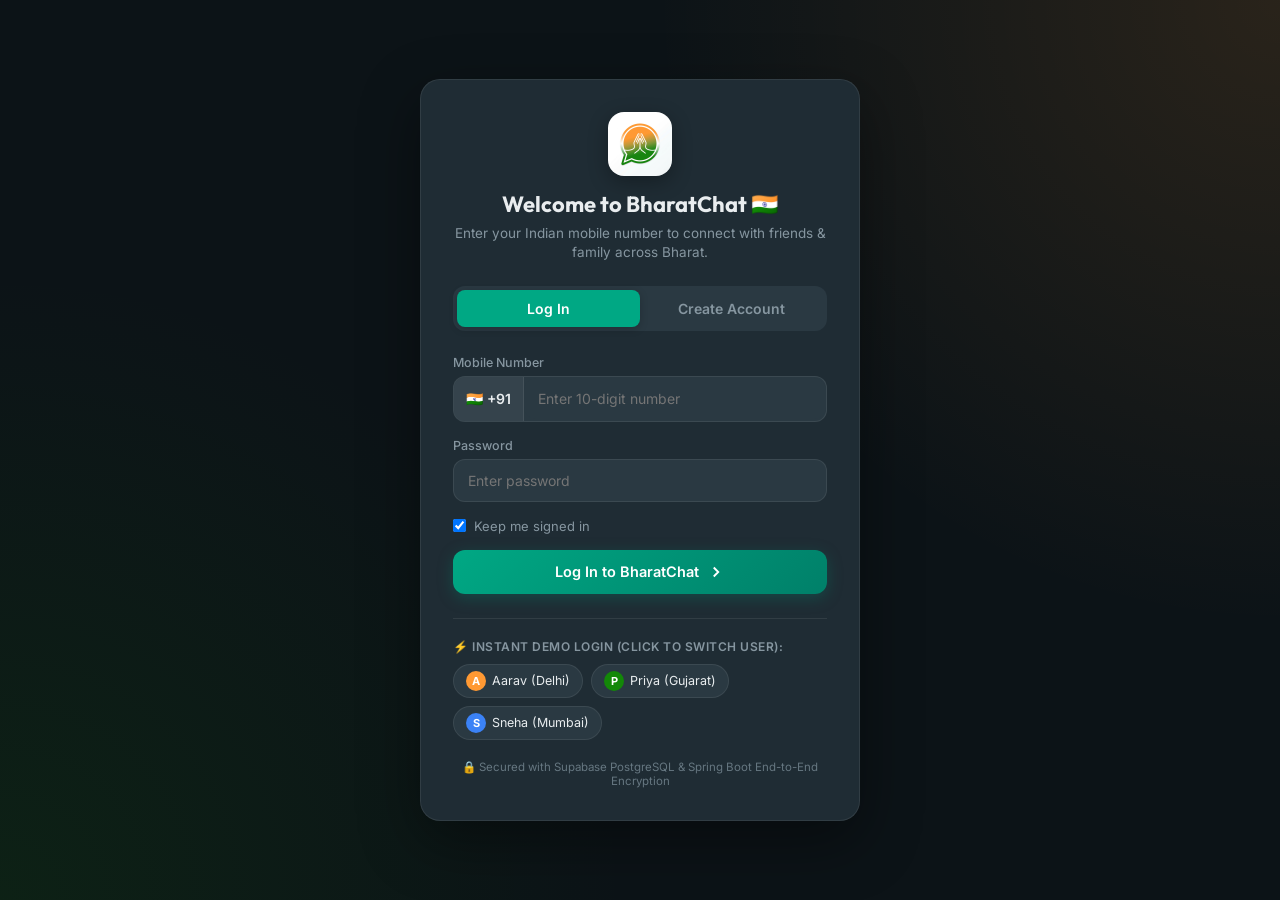
==== webapp/index.html @ dc9b4daf "BharatChat 🇮🇳: Complete Full-Stack WhatsApp Clone with Mobile App, Supabase, Spring Boot, WebRTC Cal" ====
<!DOCTYPE html>
<html lang="en">
<head>
    <meta charset="UTF-8">
    <meta name="viewport" content="width=device-width, initial-scale=1.0, maximum-scale=1.0, user-scalable=no">
    <title>BharatChat — India Ka Apna Messenger 🇮🇳</title>
    <meta name="description" content="BharatChat — India's own real-time messaging, voice, and video calling app. End-to-end encrypted, built for Bharat.">
    <link rel="icon" href="assets/logo.jpg" type="image/jpeg">
    <link rel="manifest" href="manifest.json">
    <meta name="theme-color" content="#008069">
    <link rel="preconnect" href="https://fonts.googleapis.com">
    <link rel="preconnect" href="https://fonts.gstatic.com" crossorigin>
    <link href="https://fonts.googleapis.com/css2?family=Outfit:wght@300;400;500;600;700;800&family=Inter:wght@300;400;500;600;700&display=swap" rel="stylesheet">
    <link rel="stylesheet" href="styles.css">
</head>
<body class="dark-theme">

    <!-- Splash Screen -->
    <div id="splashScreen" class="splash-screen">
        <div class="splash-content">
            <div class="splash-logo-wrap">
                <img src="assets/logo.jpg" alt="BharatChat" class="splash-logo">
                <div class="tiranga-glow"></div>
            </div>
            <h1 class="splash-title">BharatChat 🇮🇳</h1>
            <p class="splash-subtitle">India Ka Apna Messenger</p>
            <div class="splash-loader">
                <div class="splash-loader-bar"></div>
            </div>
            <p class="splash-encryption">
                <svg width="14" height="14" viewBox="0 0 24 24" fill="currentColor"><path d="M18 8h-1V6c0-2.76-2.24-5-5-5S7 3.24 7 6v2H6c-1.1 0-2 .9-2 2v10c0 1.1.9 2 2 2h12c1.1 0 2-.9 2-2V10c0-1.1-.9-2-2-2zm-6 9c-1.1 0-2-.9-2-2s.9-2 2-2 2 .9 2 2-.9 2-2 2zm3.1-9H8.9V6c0-1.71 1.39-3.1 3.1-3.1 1.71 0 3.1 1.39 3.1 3.1v2z"/></svg>
                End-to-end encrypted
            </p>
        </div>
    </div>

    <!-- Auth Screen (Mobile Registration & Login) -->
    <div id="authScreen" class="auth-screen" style="display:none;">
        <div class="auth-card">
            <div class="auth-header">
                <img src="assets/logo.jpg" alt="BharatChat" class="auth-logo">
                <h2>Welcome to BharatChat 🇮🇳</h2>
                <p>Enter your Indian mobile number to connect with friends & family across Bharat.</p>
            </div>

            <!-- Auth Tabs -->
            <div class="auth-tabs">
                <button class="auth-tab-btn active" id="tabLoginBtn" type="button">Log In</button>
                <button class="auth-tab-btn" id="tabRegisterBtn" type="button">Create Account</button>
            </div>

            <!-- Login Form -->
            <form id="loginForm" class="auth-form">
                <div class="form-group">
                    <label>Mobile Number</label>
                    <div class="phone-input-wrap">
                        <span class="country-badge">🇮🇳 +91</span>
                        <input type="tel" id="loginPhone" placeholder="Enter 10-digit number" maxlength="10" required>
                    </div>
                </div>
                <div class="form-group">
                    <label>Password</label>
                    <input type="password" id="loginPassword" placeholder="Enter password" required>
                </div>
                <div class="form-row">
                    <label class="checkbox-label">
                        <input type="checkbox" id="rememberMe" checked> Keep me signed in
                    </label>
                </div>
                <button type="submit" class="btn-primary auth-submit-btn" id="btnLoginSubmit">
                    <span>Log In to BharatChat</span>
                    <svg width="18" height="18" viewBox="0 0 24 24" fill="none" stroke="currentColor" stroke-width="2.5"><polyline points="9 18 15 12 9 6"/></svg>
                </button>
            </form>

            <!-- Register Form -->
            <form id="registerForm" class="auth-form" style="display:none;">
                <div class="form-group">
                    <label>Your Full Name</label>
                    <input type="text" id="regName" placeholder="e.g. Soham Prajapati" required>
                </div>
                <div class="form-group">
                    <label>Indian Mobile Number</label>
                    <div class="phone-input-wrap">
                        <span class="country-badge">🇮🇳 +91</span>
                        <input type="tel" id="regPhone" placeholder="10-digit mobile number" maxlength="10" required>
                    </div>
                </div>
                <div class="form-group">
                    <label>Password</label>
                    <input type="password" id="regPassword" placeholder="Create a password" required>
                </div>
                <div class="form-group">
                    <label>About Status</label>
                    <input type="text" id="regAbout" value="At BharatChat 🇮🇳 India Ka Apna Messenger">
                </div>
                <button type="submit" class="btn-primary auth-submit-btn" id="btnRegisterSubmit">
                    <span>Register & Start Chatting</span>
                    <svg width="18" height="18" viewBox="0 0 24 24" fill="none" stroke="currentColor" stroke-width="2.5"><polyline points="9 18 15 12 9 6"/></svg>
                </button>
            </form>

            <!-- Quick Demo Login Buttons -->
            <div class="quick-demo-login">
                <p class="quick-demo-title">⚡ Instant Demo Login (Click to switch user):</p>
                <div class="demo-user-chips">
                    <button class="demo-chip" type="button" data-phone="9876543210" data-name="Aarav Sharma" data-avatar="A">
                        <span class="chip-avatar" style="background:#FF9933">A</span> Aarav (Delhi)
                    </button>
                    <button class="demo-chip" type="button" data-phone="9825012345" data-name="Priya Patel" data-avatar="P">
                        <span class="chip-avatar" style="background:#138808">P</span> Priya (Gujarat)
                    </button>
                    <button class="demo-chip" type="button" data-phone="9811122334" data-name="Sneha Verma" data-avatar="S">
                        <span class="chip-avatar" style="background:#3b82f6">S</span> Sneha (Mumbai)
                    </button>
                </div>
            </div>
            
            <div class="auth-security-note">
                🔒 Secured with Supabase PostgreSQL & Spring Boot End-to-End Encryption
            </div>
        </div>
    </div>

    <!-- Main App Container -->
    <div id="app" class="app" style="display:none;">

        <!-- App Nav Rail (Desktop WhatsApp style) / Mobile Bottom Bar -->
        <nav class="app-nav-rail" id="appNavRail">
            <div class="nav-rail-top">
                <button class="rail-btn active" id="railChatsBtn" title="Chats" data-view="chats">
                    <svg width="24" height="24" viewBox="0 0 24 24" fill="none" stroke="currentColor" stroke-width="2"><path d="M21 15a2 2 0 0 1-2 2H7l-4 4V5a2 2 0 0 1 2-2h14a2 2 0 0 1 2 2z"/></svg>
                    <span class="rail-label">Chats</span>
                    <span class="rail-badge" id="railChatBadge" style="display:none;">0</span>
                </button>
                <button class="rail-btn" id="railStatusBtn" title="Status" data-view="status">
                    <svg width="24" height="24" viewBox="0 0 24 24" fill="none" stroke="currentColor" stroke-width="2"><circle cx="12" cy="12" r="10"/><polyline points="12 6 12 12 16 14"/></svg>
                    <span class="rail-label">Status</span>
                    <span class="rail-dot" id="statusDot"></span>
                </button>
                <button class="rail-btn" id="railCallsBtn" title="Calls" data-view="calls">
                    <svg width="24" height="24" viewBox="0 0 24 24" fill="none" stroke="currentColor" stroke-width="2"><path d="M22 16.92v3a2 2 0 0 1-2.18 2 19.79 19.79 0 0 1-8.63-3.07 19.5 19.5 0 0 1-6-6 19.79 19.79 0 0 1-3.07-8.67A2 2 0 0 1 4.11 2h3a2 2 0 0 1 2 1.72c.127.96.361 1.903.7 2.81a2 2 0 0 1-.45 2.11L8.09 9.91a16 16 0 0 0 6 6l1.27-1.27a2 2 0 0 1 2.11-.45c.907.339 1.85.573 2.81.7A2 2 0 0 1 22 16.92z"/></svg>
                    <span class="rail-label">Calls</span>
                </button>
            </div>
            <div class="nav-rail-bottom">
                <button class="rail-btn" id="railSettingsBtn" title="Settings" data-view="settings">
                    <svg width="24" height="24" viewBox="0 0 24 24" fill="none" stroke="currentColor" stroke-width="2"><circle cx="12" cy="12" r="3"/><path d="M19.4 15a1.65 1.65 0 0 0 .33 1.82l.06.06a2 2 0 0 1 0 2.83 2 2 0 0 1-2.83 0l-.06-.06a1.65 1.65 0 0 0-1.82-.33 1.65 1.65 0 0 0-1 1.51V21a2 2 0 0 1-2 2 2 2 0 0 1-2-2v-.09A1.65 1.65 0 0 0 9 19.4a1.65 1.65 0 0 0-1.82.33l-.06.06a2 2 0 0 1-2.83 0 2 2 0 0 1 0-2.83l.06-.06a1.65 1.65 0 0 0 .33-1.82 1.65 1.65 0 0 0-1.51-1H3a2 2 0 0 1-2-2 2 2 0 0 1 2-2h.09A1.65 1.65 0 0 0 4.6 9a1.65 1.65 0 0 0-.33-1.82l-.06-.06a2 2 0 0 1 0-2.83 2 2 0 0 1 2.83 0l.06.06a1.65 1.65 0 0 0 1.82.33H9a1.65 1.65 0 0 0 1-1.51V3a2 2 0 0 1 2-2 2 2 0 0 1 2 2v.09a1.65 1.65 0 0 0 1 1.51 1.65 1.65 0 0 0 1.82-.33l.06-.06a2 2 0 0 1 2.83 0 2 2 0 0 1 0 2.83l-.06.06a1.65 1.65 0 0 0-.33 1.82V9a1.65 1.65 0 0 0 1.51 1H21a2 2 0 0 1 2 2 2 2 0 0 1-2 2h-.09a1.65 1.65 0 0 0-1.51 1z"/></svg>
                    <span class="rail-label">Settings</span>
                </button>
                <div class="rail-user-avatar" id="railUserAvatar" title="Your Profile">
                    <span id="railUserInitials">S</span>
                </div>
            </div>
        </nav>

        <!-- Sidebar (Panels: Chats / Status / Calls / Settings) -->
        <aside class="sidebar" id="sidebar">

            <!-- ================= CHATS VIEW ================= -->
            <div class="sidebar-panel active" id="panelChats">
                <!-- Sidebar Header -->
                <div class="sidebar-header">
                    <div class="sidebar-title-area">
                        <h2>Chats</h2>
                        <span class="sidebar-badge-india">🇮🇳 Bharat</span>
                    </div>
                    <div class="sidebar-actions">
                        <button class="icon-btn" id="btnHeaderNewChat" title="New Chat (Find BharatChat Users)">
                            <svg width="20" height="20" viewBox="0 0 24 24" fill="none" stroke="currentColor" stroke-width="2"><path d="M21 15a2 2 0 0 1-2 2H7l-4 4V5a2 2 0 0 1 2-2h14a2 2 0 0 1 2 2z"/><line x1="12" y1="8" x2="12" y2="14"/><line x1="9" y1="11" x2="15" y2="11"/></svg>
                        </button>
                        <button class="icon-btn" id="btnMenu" title="Menu">
                            <svg width="20" height="20" viewBox="0 0 24 24" fill="none" stroke="currentColor" stroke-width="2"><circle cx="12" cy="5" r="1.5"/><circle cx="12" cy="12" r="1.5"/><circle cx="12" cy="19" r="1.5"/></svg>
                        </button>
                    </div>
                </div>

                <!-- Search -->
                <div class="search-container">
                    <div class="search-box">
                        <svg class="search-icon" width="16" height="16" viewBox="0 0 24 24" fill="none" stroke="currentColor" stroke-width="2"><circle cx="11" cy="11" r="8"/><line x1="21" y1="21" x2="16.65" y2="16.65"/></svg>
                        <input type="text" id="searchInput" class="search-input" placeholder="Search chats or mobile number...">
                    </div>
                    <button class="filter-btn" id="filterBtn" title="Filter unread">
                        <svg width="16" height="16" viewBox="0 0 24 24" fill="none" stroke="currentColor" stroke-width="2"><polygon points="22 3 2 3 10 12.46 10 19 14 21 14 12.46 22 3"/></svg>
                    </button>
                </div>

                <!-- Chat Filter Tabs -->
                <div class="chat-tabs">
                    <button class="chat-tab active" data-filter="all">All</button>
                    <button class="chat-tab" data-filter="unread">Unread</button>
                    <button class="chat-tab" data-filter="favorites">Favourites</button>
                    <button class="chat-tab" data-filter="groups">Groups</button>
                </div>

                <!-- Active Conversations List -->
                <div class="chat-list" id="chatList">
                    <!-- Conversations will be dynamically rendered here -->
                </div>

                <!-- Floating New Chat Button (Mobile & Desktop) -->
                <button class="fab-new-chat" id="fabNewChat" title="New Chat">
                    <svg width="24" height="24" viewBox="0 0 24 24" fill="none" stroke="currentColor" stroke-width="2.5"><path d="M21 15a2 2 0 0 1-2 2H7l-4 4V5a2 2 0 0 1 2-2h14a2 2 0 0 1 2 2z"/><line x1="12" y1="8" x2="12" y2="14"/><line x1="9" y1="11" x2="15" y2="11"/></svg>
                </button>
            </div>

            <!-- ================= STATUS VIEW ================= -->
            <div class="sidebar-panel" id="panelStatus" style="display:none;">
                <div class="sidebar-header">
                    <h2>Status</h2>
                    <button class="icon-btn" id="btnCreateStatus" title="Add status">
                        <svg width="20" height="20" viewBox="0 0 24 24" fill="none" stroke="currentColor" stroke-width="2"><line x1="12" y1="5" x2="12" y2="19"/><line x1="5" y1="12" x2="19" y2="12"/></svg>
                    </button>
                </div>
                <div class="status-panel-content">
                    <!-- My Status -->
                    <div class="status-item my-status-item" id="myStatusItem">
                        <div class="status-avatar-wrap">
                            <div class="avatar avatar-user" id="myStatusAvatar"><span>S</span></div>
                            <div class="status-add-badge">+</div>
                        </div>
                        <div class="status-text-info">
                            <div class="status-user-name">My Status</div>
                            <div class="status-time" id="myStatusTime">Tap to add status update</div>
                        </div>
                    </div>

                    <div class="status-section-title">RECENT UPDATES FROM BHARAT 🇮🇳</div>
                    <div class="status-list" id="statusList">
                        <!-- Dynamic India user status updates -->
                    </div>
                </div>
            </div>

            <!-- ================= CALLS VIEW ================= -->
            <div class="sidebar-panel" id="panelCalls" style="display:none;">
                <div class="sidebar-header">
                    <h2>Calls</h2>
                    <div class="sidebar-actions">
                        <button class="icon-btn" id="btnNewCall" title="New Call">
                            <svg width="20" height="20" viewBox="0 0 24 24" fill="none" stroke="currentColor" stroke-width="2"><path d="M22 16.92v3a2 2 0 0 1-2.18 2 19.79 19.79 0 0 1-8.63-3.07 19.5 19.5 0 0 1-6-6 19.79 19.79 0 0 1-3.07-8.67A2 2 0 0 1 4.11 2h3a2 2 0 0 1 2 1.72c.127.96.361 1.903.7 2.81a2 2 0 0 1-.45 2.11L8.09 9.91a16 16 0 0 0 6 6l1.27-1.27a2 2 0 0 1 2.11-.45c.907.339 1.85.573 2.81.7A2 2 0 0 1 22 16.92z"/><line x1="12" y1="2" x2="12" y2="8"/><line x1="9" y1="5" x2="15" y2="5"/></svg>
                        </button>
                    </div>
                </div>
                <div class="calls-panel-content">
                    <div class="call-log-list" id="callLogList">
                        <!-- Dynamic Voice/Video Call logs -->
                    </div>
                </div>
            </div>

            <!-- ================= SETTINGS VIEW (ALL WHATSAPP SETTINGS) ================= -->
            <div class="sidebar-panel" id="panelSettings" style="display:none;">
                <div class="sidebar-header">
                    <h2>Settings</h2>
                </div>
                <div class="settings-content">
                    <!-- Profile Card -->
                    <div class="settings-profile-card">
                        <div class="avatar avatar-user-large" id="settingsAvatar"><span>S</span></div>
                        <div class="settings-profile-info">
                            <h3 id="settingsName">Soham Prajapati</h3>
                            <p class="settings-phone" id="settingsPhone">+91 98765 43210</p>
                            <p class="settings-about" id="settingsAbout">At BharatChat 🇮🇳 India Ka Apna Messenger</p>
                        </div>
                        <button class="btn-edit-profile" id="btnEditProfile" title="Edit Profile">✏️</button>
                    </div>

                    <!-- Settings List -->
                    <div class="settings-group">
                        <div class="settings-item" id="settingTheme">
                            <div class="setting-icon">🌓</div>
                            <div class="setting-details">
                                <div class="setting-title">Appearance / Theme</div>
                                <div class="setting-sub" id="currentThemeLabel">Dark Mode</div>
                            </div>
                            <div class="setting-action">
                                <span class="arrow-indicator">›</span>
                            </div>
                        </div>

                        <div class="settings-item" id="settingWallpaper">
                            <div class="setting-icon">🎨</div>
                            <div class="setting-details">
                                <div class="setting-title">Chat Wallpaper</div>
                                <div class="setting-sub">Doodle pattern, solid colors</div>
                            </div>
                            <div class="setting-action"><span class="arrow-indicator">›</span></div>
                        </div>

                        <div class="settings-item" id="settingPrivacy">
                            <div class="setting-icon">🔒</div>
                            <div class="setting-details">
                                <div class="setting-title">Privacy & Security</div>
                                <div class="setting-sub">Last seen, profile photo, read receipts (blue ticks)</div>
                            </div>
                            <div class="setting-action"><span class="arrow-indicator">›</span></div>
                        </div>

                        <div class="settings-item" id="settingNotifications">
                            <div class="setting-icon">🔔</div>
                            <div class="setting-details">
                                <div class="setting-title">Notifications & Tones</div>
                                <div class="setting-sub">Message tones, call alerts</div>
                            </div>
                            <div class="setting-action"><span class="arrow-indicator">›</span></div>
                        </div>

                        <div class="settings-item" id="settingStorage">
                            <div class="setting-icon">💾</div>
                            <div class="setting-details">
                                <div class="setting-title">Storage and Data</div>
                                <div class="setting-sub">Network usage, auto-download</div>
                            </div>
                            <div class="setting-action"><span class="arrow-indicator">›</span></div>
                        </div>

                        <div class="settings-item" id="settingLanguage">
                            <div class="setting-icon">🌐</div>
                            <div class="setting-details">
                                <div class="setting-title">App Language</div>
                                <div class="setting-sub" id="currentLanguageLabel">English (English)</div>
                            </div>
                            <div class="setting-action"><span class="arrow-indicator">›</span></div>
                        </div>

                        <div class="settings-item" id="settingInstallApp">
                            <div class="setting-icon">📲</div>
                            <div class="setting-details">
                                <div class="setting-title">Install Mobile App</div>
                                <div class="setting-sub">Add BharatChat to Phone Home Screen (Native PWA)</div>
                            </div>
                            <div class="setting-action"><span class="arrow-indicator">›</span></div>
                        </div>

                        <div class="settings-item" id="settingBackend">
                            <div class="setting-icon">⚡</div>
                            <div class="setting-details">
                                <div class="setting-title">Server & Database Status</div>
                                <div class="setting-sub" id="serverStatusLabel">Spring Boot + Supabase Active</div>
                            </div>
                            <div class="setting-action"><span class="server-status-pill online" id="statusPill">Online</span></div>
                        </div>

                        <div class="settings-item logout-item" id="settingLogout">
                            <div class="setting-icon logout-icon">🚪</div>
                            <div class="setting-details">
                                <div class="setting-title logout-text">Log Out</div>
                                <div class="setting-sub">Switch account or register another user</div>
                            </div>
                        </div>
                    </div>
                </div>
            </div>

        </aside>

        <!-- Main Chat Area -->
        <main class="chat-main" id="chatMain">

            <!-- Default State (No Chat Selected) -->
            <div class="chat-empty" id="chatEmpty">
                <div class="chat-empty-content">
                    <div class="chat-empty-logo-wrap">
                        <img src="assets/logo.jpg" alt="BharatChat" class="chat-empty-logo">
                        <div class="empty-glow"></div>
                    </div>
                    <h2>BharatChat Web 🇮🇳</h2>
                    <p>Send and receive messages with BharatChat users across India.</p>
                    <div class="chat-empty-features">
                        <div class="feature-tag">⚡ Real-time STOMP & Supabase</div>
                        <div class="feature-tag">📞 HD Voice & Video Calls</div>
                        <div class="feature-tag">🔒 End-to-End Encrypted</div>
                    </div>
                    <button class="btn-primary start-chat-btn" id="btnEmptyStartChat">
                        <svg width="20" height="20" viewBox="0 0 24 24" fill="none" stroke="currentColor" stroke-width="2"><path d="M21 15a2 2 0 0 1-2 2H7l-4 4V5a2 2 0 0 1 2-2h14a2 2 0 0 1 2 2z"/></svg>
                        Find BharatChat Users Across India
                    </button>
                    <div class="chat-empty-encryption">
                        <svg width="14" height="14" viewBox="0 0 24 24" fill="currentColor"><path d="M18 8h-1V6c0-2.76-2.24-5-5-5S7 3.24 7 6v2H6c-1.1 0-2 .9-2 2v10c0 1.1.9 2 2 2h12c1.1 0 2-.9 2-2V10c0-1.1-.9-2-2-2zm-6 9c-1.1 0-2-.9-2-2s.9-2 2-2 2 .9 2 2-.9 2-2 2zm3.1-9H8.9V6c0-1.71 1.39-3.1 3.1-3.1 1.71 0 3.1 1.39 3.1 3.1v2z"/></svg>
                        End-to-end encrypted • Server data stays in India 🇮🇳
                    </div>
                </div>
            </div>

            <!-- Active Chat View -->
            <div class="chat-view" id="chatView" style="display:none;">
                <!-- Chat Header -->
                <div class="chat-header" id="chatHeader">
                    <button class="icon-btn back-btn" id="backBtn" title="Back to chats">
                        <svg width="20" height="20" viewBox="0 0 24 24" fill="none" stroke="currentColor" stroke-width="2.5"><polyline points="15 18 9 12 15 6"/></svg>
                    </button>
                    <div class="chat-header-info" id="chatHeaderInfo">
                        <div class="avatar" id="chatAvatar"><span></span><div class="avatar-status online" id="chatAvatarStatus"></div></div>
                        <div class="chat-header-text">
                            <div class="chat-header-name" id="chatHeaderName">Aarav Sharma</div>
                            <div class="chat-header-status" id="chatHeaderStatus">online</div>
                        </div>
                    </div>
                    <div class="chat-header-actions">
                        <button class="icon-btn call-action-btn" id="btnVideoCall" title="Video Call">
                            <svg width="20" height="20" viewBox="0 0 24 24" fill="none" stroke="currentColor" stroke-width="2"><polygon points="23 7 16 12 23 17 23 7"/><rect x="1" y="5" width="15" height="14" rx="2" ry="2"/></svg>
                        </button>
                        <button class="icon-btn call-action-btn" id="btnVoiceCall" title="Voice Call">
                            <svg width="20" height="20" viewBox="0 0 24 24" fill="none" stroke="currentColor" stroke-width="2"><path d="M22 16.92v3a2 2 0 0 1-2.18 2 19.79 19.79 0 0 1-8.63-3.07 19.5 19.5 0 0 1-6-6 19.79 19.79 0 0 1-3.07-8.67A2 2 0 0 1 4.11 2h3a2 2 0 0 1 2 1.72c.127.96.361 1.903.7 2.81a2 2 0 0 1-.45 2.11L8.09 9.91a16 16 0 0 0 6 6l1.27-1.27a2 2 0 0 1 2.11-.45c.907.339 1.85.573 2.81.7A2 2 0 0 1 22 16.92z"/></svg>
                        </button>
                        <button class="icon-btn" id="btnSearchChat" title="Search in chat">
                            <svg width="20" height="20" viewBox="0 0 24 24" fill="none" stroke="currentColor" stroke-width="2"><circle cx="11" cy="11" r="8"/><line x1="21" y1="21" x2="16.65" y2="16.65"/></svg>
                        </button>
                        <button class="icon-btn" id="btnChatMenu" title="More options">
                            <svg width="20" height="20" viewBox="0 0 24 24" fill="none" stroke="currentColor" stroke-width="2"><circle cx="12" cy="5" r="1.5"/><circle cx="12" cy="12" r="1.5"/><circle cx="12" cy="19" r="1.5"/></svg>
                        </button>
                    </div>
                </div>

                <!-- Chat Messages Area -->
                <div class="chat-messages" id="chatMessages">
                    <!-- Dynamic chat messages -->
                </div>

                <!-- Quoted Reply Banner -->
                <div class="reply-banner" id="replyBanner" style="display:none;">
                    <div class="reply-banner-content">
                        <span class="reply-sender-name" id="replySenderName">Aarav</span>
                        <p class="reply-snippet" id="replySnippet">Message preview...</p>
                    </div>
                    <button class="reply-close-btn" id="btnCancelReply">✕</button>
                </div>

                <!-- Live Voice Recording Bar -->
                <div class="voice-recording-bar" id="voiceRecordingBar" style="display:none;">
                    <div class="voice-rec-left">
                        <span class="rec-dot"></span>
                        <span class="rec-timer" id="recTimer">0:00</span>
                    </div>
                    <div class="voice-waveform">
                        <div class="wave-bar"></div><div class="wave-bar"></div><div class="wave-bar"></div>
                        <div class="wave-bar"></div><div class="wave-bar"></div><div class="wave-bar"></div>
                    </div>
                    <div class="voice-rec-actions">
                        <button class="voice-btn-cancel" id="btnCancelVoice" title="Cancel">🗑</button>
                        <button class="voice-btn-send" id="btnSendVoice" title="Send Voice Note">✓</button>
                    </div>
                </div>

                <!-- Chat Input Area -->
                <div class="chat-input-area" id="chatInputArea">
                    <button class="icon-btn" id="btnEmoji" title="Emoji">
                        <svg width="22" height="22" viewBox="0 0 24 24" fill="none" stroke="currentColor" stroke-width="2"><circle cx="12" cy="12" r="10"/><path d="M8 14s1.5 2 4 2 4-2 4-2"/><line x1="9" y1="9" x2="9.01" y2="9"/><line x1="15" y1="9" x2="15.01" y2="9"/></svg>
                    </button>
                    <button class="icon-btn" id="btnAttach" title="Attach file">
                        <svg width="22" height="22" viewBox="0 0 24 24" fill="none" stroke="currentColor" stroke-width="2"><path d="M21.44 11.05l-9.19 9.19a6 6 0 0 1-8.49-8.49l9.19-9.19a4 4 0 0 1 5.66 5.66l-9.2 9.19a2 2 0 0 1-2.83-2.83l8.49-8.48"/></svg>
                    </button>
                    <div class="message-input-wrapper">
                        <input type="text" id="messageInput" class="message-input" placeholder="Type a message (English, हिन्दी, ગુજરાતી)..." autocomplete="off">
                    </div>
                    <button class="icon-btn send-btn" id="btnSend" title="Send message">
                        <svg width="20" height="20" viewBox="0 0 24 24" fill="none" stroke="currentColor" stroke-width="2.5"><line x1="22" y1="2" x2="11" y2="13"/><polygon points="22 2 15 22 11 13 2 9 22 2"/></svg>
                    </button>
                    <button class="icon-btn mic-btn" id="btnMic" title="Hold or Click to record voice note">
                        <svg width="22" height="22" viewBox="0 0 24 24" fill="none" stroke="currentColor" stroke-width="2"><path d="M12 1a3 3 0 0 0-3 3v8a3 3 0 0 0 6 0V4a3 3 0 0 0-3-3z"/><path d="M19 10v2a7 7 0 0 1-14 0v-2"/><line x1="12" y1="19" x2="12" y2="23"/><line x1="8" y1="23" x2="16" y2="23"/></svg>
                    </button>
                </div>
            </div>
        </main>
    </div>

    <!-- ================= MODALS & OVERLAYS ================= -->

    <!-- 1. FIND BHARATCHAT USERS ACROSS INDIA MODAL -->
    <div class="modal-overlay" id="newChatModal" style="display:none;">
        <div class="modal-card user-directory-modal">
            <div class="modal-header">
                <div class="modal-title">
                    <h3>BharatChat Users Across India 🇮🇳</h3>
                    <p>Select any user or search by 10-digit mobile number</p>
                </div>
                <button class="modal-close-btn" id="btnCloseNewChatModal">✕</button>
            </div>
            <div class="directory-search-wrap">
                <span class="dir-search-icon">🔍</span>
                <input type="text" id="dirSearchInput" placeholder="Search by name or Indian mobile number (+91)...">
            </div>
            <div class="directory-user-list" id="directoryUserList">
                <!-- Dynamic list of all BharatChat users in India -->
            </div>
        </div>
    </div>

    <!-- 2. REAL-TIME WEBRTC VOICE & VIDEO CALL OVERLAY -->
    <div class="call-overlay" id="callOverlay" style="display:none;">
        <div class="call-overlay-header">
            <span class="call-encryption-tag">🔒 BharatChat HD Call 🇮🇳 • End-to-End Encrypted</span>
        </div>
        
        <!-- Video Containers -->
        <div class="call-video-container" id="callVideoContainer">
            <video id="remoteVideo" class="remote-video" autoplay playsinline></video>
            <div class="remote-video-placeholder" id="remoteVideoPlaceholder">
                <div class="caller-pulse-ring"></div>
                <div class="avatar avatar-call-large" id="callAvatar"><span>A</span></div>
                <h2 class="caller-name" id="callContactName">Aarav Sharma</h2>
                <div class="call-status-badge" id="callStatusBadge">Calling...</div>
                <div class="call-timer" id="callTimer" style="display:none;">00:00</div>
            </div>
            <!-- Local Pip Video -->
            <div class="local-pip-container" id="localPipContainer" style="display:none;">
                <video id="localVideo" class="local-video" autoplay playsinline muted></video>
                <div class="local-pip-label">You</div>
            </div>
        </div>

        <!-- In-Call Action Bar -->
        <div class="call-controls-bar">
            <button class="call-btn-circle" id="btnToggleMic" title="Mute Microphone">
                <svg width="22" height="22" viewBox="0 0 24 24" fill="none" stroke="currentColor" stroke-width="2"><path d="M12 1a3 3 0 0 0-3 3v8a3 3 0 0 0 6 0V4a3 3 0 0 0-3-3z"/><path d="M19 10v2a7 7 0 0 1-14 0v-2"/></svg>
            </button>
            <button class="call-btn-circle" id="btnToggleCam" title="Turn Camera Off">
                <svg width="22" height="22" viewBox="0 0 24 24" fill="none" stroke="currentColor" stroke-width="2"><polygon points="23 7 16 12 23 17 23 7"/><rect x="1" y="5" width="15" height="14" rx="2" ry="2"/></svg>
            </button>
            <button class="call-btn-circle" id="btnToggleSpeaker" title="Speaker">
                <svg width="22" height="22" viewBox="0 0 24 24" fill="none" stroke="currentColor" stroke-width="2"><polygon points="11 5 6 9 2 9 2 15 6 15 11 19 11 5"/><path d="M19.07 4.93a10 10 0 0 1 0 14.14M15.54 8.46a5 5 0 0 1 0 7.07"/></svg>
            </button>
            <button class="call-btn-circle btn-end-call" id="btnEndCall" title="End Call">
                <svg width="24" height="24" viewBox="0 0 24 24" fill="currentColor"><path d="M12 9c-1.6 0-3.15.25-4.6.72v3.1c0 .39-.23.74-.56.9-.98.49-1.87 1.12-2.66 1.85-.18.18-.43.28-.7.28-.28 0-.53-.11-.71-.29L.29 13.08a.996.996 0 0 1 0-1.41C3.28 8.79 7.42 7 12 7s8.72 1.79 11.71 4.67c.39.39.39 1.02 0 1.41l-2.48 2.48c-.18.18-.43.29-.71.29-.27 0-.52-.11-.7-.28-.79-.74-1.69-1.36-2.67-1.85-.33-.16-.56-.5-.56-.9v-3.1C15.15 9.25 13.6 9 12 9z"/></svg>
            </button>
        </div>
    </div>

    <!-- 3. INCOMING CALL MODAL -->
    <div class="incoming-call-modal" id="incomingCallModal" style="display:none;">
        <div class="incoming-call-card">
            <div class="incoming-ring-avatar">
                <div class="avatar avatar-call-incoming" id="incomingAvatar"><span>P</span></div>
            </div>
            <h3 id="incomingName">Priya Patel</h3>
            <p id="incomingType">BharatChat Video Call 🇮🇳</p>
            <div class="incoming-actions">
                <button class="call-action-circle btn-decline" id="btnDeclineCall" title="Decline">✕</button>
                <button class="call-action-circle btn-accept" id="btnAcceptCall" title="Accept">📞</button>
            </div>
        </div>
    </div>

    <!-- 4. STATUS (STORY) FULLSCREEN VIEWER -->
    <div class="story-viewer-modal" id="storyViewerModal" style="display:none;">
        <div class="story-progress-bar-wrap" id="storyProgressBars">
            <div class="story-bar"><div class="story-bar-fill"></div></div>
        </div>
        <div class="story-viewer-header">
            <div class="avatar" id="storyUserAvatar"><span>A</span></div>
            <div class="story-meta">
                <h4 id="storyUserName">Aarav Sharma</h4>
                <span id="storyTimeAgo">2 hours ago</span>
            </div>
            <button class="story-close-btn" id="btnCloseStory">✕</button>
        </div>
        <div class="story-viewer-body" id="storyViewerBody">
            <p class="story-text-content" id="storyTextContent">At BharatChat 🇮🇳</p>
        </div>
    </div>

    <!-- 5. EMOJI & STICKERS PICKER -->
    <div class="emoji-picker" id="emojiPicker" style="display:none;">
        <div class="emoji-picker-header">
            <input type="text" class="emoji-search" id="emojiSearch" placeholder="Search emojis (smile, heart, flag)...">
        </div>
        <div class="emoji-picker-tabs">
            <button class="emoji-tab active" data-cat="all">All</button>
            <button class="emoji-tab" data-cat="smileys">😀</button>
            <button class="emoji-tab" data-cat="gestures">🙏</button>
            <button class="emoji-tab" data-cat="hearts">❤️</button>
            <button class="emoji-tab" data-cat="india">🇮🇳</button>
        </div>
        <div class="emoji-picker-grid" id="emojiGrid"></div>
    </div>

    <!-- 6. ATTACHMENT POPUP -->
    <div class="attach-menu" id="attachMenu" style="display:none;">
        <button class="attach-item" data-type="photo">
            <span class="attach-icon attach-photo">🖼️</span>
            <span>Photos & Videos</span>
        </button>
        <button class="attach-item" data-type="camera">
            <span class="attach-icon attach-camera">📷</span>
            <span>Camera</span>
        </button>
        <button class="attach-item" data-type="document">
            <span class="attach-icon attach-doc">📄</span>
            <span>Document</span>
        </button>
        <button class="attach-item" data-type="contact">
            <span class="attach-icon attach-contact">👤</span>
            <span>Contact</span>
        </button>
        <button class="attach-item" data-type="location">
            <span class="attach-icon attach-loc">📍</span>
            <span>Location</span>
        </button>
    </div>
    <input type="file" id="fileUploadInput" style="display:none;" accept="image/*,video/*,audio/*,.pdf,.doc,.docx,.txt">

    <!-- 7. CONTEXT MENU FOR MESSAGES -->
    <div class="context-menu" id="contextMenu" style="display:none;">
        <button class="context-item" data-action="reply">↩ Reply</button>
        <button class="context-item" data-action="react">😊 React</button>
        <button class="context-item" data-action="copy">📋 Copy</button>
        <button class="context-item" data-action="star">⭐ Star</button>
        <button class="context-item" data-action="delete">🗑 Delete</button>
    </div>

    <!-- 8. REACTION BAR -->
    <div class="reaction-bar" id="reactionBar" style="display:none;">
        <button class="react-emoji" data-emoji="👍">👍</button>
        <button class="react-emoji" data-emoji="❤️">❤️</button>
        <button class="react-emoji" data-emoji="😂">😂</button>
        <button class="react-emoji" data-emoji="😮">😮</button>
        <button class="react-emoji" data-emoji="😢">😢</button>
        <button class="react-emoji" data-emoji="🙏">🙏</button>
        <button class="react-emoji" data-emoji="🇮🇳">🇮🇳</button>
    </div>

    <!-- 9. THEME SELECTION MODAL (INSIDE SETTINGS) -->
    <div class="modal-overlay" id="themeModal" style="display:none;">
        <div class="modal-card theme-picker-modal">
            <div class="modal-header">
                <div class="modal-title">
                    <h3>Choose Theme</h3>
                    <p>Select your preferred appearance for BharatChat</p>
                </div>
                <button class="modal-close-btn" id="btnCloseThemeModal">✕</button>
            </div>
            <div class="theme-options-list">
                <label class="theme-radio-option" id="optThemeDark">
                    <input type="radio" name="appTheme" value="dark" id="radioDark" checked>
                    <div class="theme-option-info">
                        <span class="theme-option-icon">🌙</span>
                        <div>
                            <span class="theme-option-title">Dark Mode</span>
                            <span class="theme-option-desc">Authentic WhatsApp Dark (#111b21)</span>
                        </div>
                    </div>
                </label>
                <label class="theme-radio-option" id="optThemeLight">
                    <input type="radio" name="appTheme" value="light" id="radioLight">
                    <div class="theme-option-info">
                        <span class="theme-option-icon">☀️</span>
                        <div>
                            <span class="theme-option-title">Light Mode</span>
                            <span class="theme-option-desc">Authentic WhatsApp Teal & Clean White (#008069)</span>
                        </div>
                    </div>
                </label>
                <label class="theme-radio-option" id="optThemeSystem">
                    <input type="radio" name="appTheme" value="system" id="radioSystem">
                    <div class="theme-option-info">
                        <span class="theme-option-icon">📱</span>
                        <div>
                            <span class="theme-option-title">System Default</span>
                            <span class="theme-option-desc">Automatically match your device's theme</span>
                        </div>
                    </div>
                </label>
            </div>
            <div class="theme-modal-footer">
                <button class="btn-cancel-theme" id="btnCancelTheme">Cancel</button>
                <button class="btn-primary btn-save-theme" id="btnSaveTheme">OK</button>
            </div>
        </div>
    </div>

    <!-- Hidden audio element for sound notifications -->
    <audio id="soundNotification" preload="auto"></audio>

    <script src="app.js"></script>
</body>
</html>
---- webapp/styles.css ----
/* ================================================================
   BharatChat 🇮🇳 — India Ka Apna Messenger
   Complete WhatsApp Styles (Dark Mode, Light Mode, Web & Mobile App)
   ================================================================ */

:root {
    /* Indian Flag Colors */
    --saffron: #FF9933;
    --saffron-dark: #E88A2D;
    --white-india: #FFFFFF;
    --green-india: #138808;
    --green-dark: #0a5c04;
    --navy-india: #000080;

    /* Fonts */
    --font-display: 'Outfit', sans-serif;
    --font-body: 'Inter', sans-serif;

    /* Common Tokens */
    --radius-sm: 8px;
    --radius-md: 12px;
    --radius-lg: 20px;
    --radius-full: 9999px;
    --radius-bubble: 7.5px;
    --transition: all 0.25s cubic-bezier(0.16, 1, 0.3, 1);
    --blue-tick: #53bdeb;
}

/* ================= DARK THEME (DEFAULT) ================= */
body.dark-theme {
    --bg-app: #0c1317;
    --bg-rail: #202c33;
    --bg-sidebar: #111b21;
    --bg-header: #202c33;
    --bg-chat: #0b141a;
    --bg-input: #2a3942;
    --bg-input-bar: #202c33;
    --bg-card: #1f2c34;
    --bg-hover: #202c33;
    --bg-active: #2a3942;
    --bg-search: #202c33;
    --bg-dropdown: #233138;
    --bg-modal: #222e35;

    /* Chat Bubbles */
    --bg-msg-sent: #005c4b;
    --bg-msg-received: #202c33;
    --text-msg-sent: #e9edef;
    --text-msg-received: #e9edef;

    /* Accents */
    --accent: #00a884;
    --accent-hover: #06cf9c;
    --accent-teal: #008069;
    --unread-badge: #00a884;

    /* Typography */
    --text-primary: #e9edef;
    --text-secondary: #8696a0;
    --text-muted: #667781;
    --text-time: #8696a0;
    --text-link: #53bdeb;

    /* Borders */
    --border-color: rgba(255, 255, 255, 0.08);
    --border-list: #222d34;
    --shadow-header: 0 1px 3px rgba(0,0,0,0.4);

    /* Wallpaper Pattern */
    --chat-pattern: radial-gradient(rgba(255, 255, 255, 0.03) 1px, transparent 1px);
}

/* ================= LIGHT THEME ================= */
body.light-theme {
    --bg-app: #efeae2;
    --bg-rail: #f0f2f5;
    --bg-sidebar: #ffffff;
    --bg-header: #f0f2f5;
    --bg-chat: #efeae2;
    --bg-input: #ffffff;
    --bg-input-bar: #f0f2f5;
    --bg-card: #ffffff;
    --bg-hover: #f5f6f6;
    --bg-active: #e9edef;
    --bg-search: #f0f2f5;
    --bg-dropdown: #ffffff;
    --bg-modal: #ffffff;

    /* Chat Bubbles */
    --bg-msg-sent: #d9fdd3;
    --bg-msg-received: #ffffff;
    --text-msg-sent: #111b21;
    --text-msg-received: #111b21;

    /* Accents */
    --accent: #008069;
    --accent-hover: #017560;
    --accent-teal: #008069;
    --unread-badge: #25d366;

    /* Typography */
    --text-primary: #111b21;
    --text-secondary: #667781;
    --text-muted: #8696a0;
    --text-time: #667781;
    --text-link: #027eb5;

    /* Borders */
    --border-color: rgba(0, 0, 0, 0.08);
    --border-list: #e9edef;
    --shadow-header: 0 1px 3px rgba(0,0,0,0.08);

    /* Wallpaper Pattern */
    --chat-pattern: radial-gradient(rgba(0, 0, 0, 0.04) 1px, transparent 1px);
}

/* ================= RESET & BASE ================= */
*, *::before, *::after {
    margin: 0;
    padding: 0;
    box-sizing: border-box;
}

html, body {
    height: 100%;
    width: 100%;
    overflow: hidden;
    font-family: var(--font-body);
    background: var(--bg-app);
    color: var(--text-primary);
    -webkit-font-smoothing: antialiased;
    user-select: none;
}

a { text-decoration: none; color: inherit; }
img { max-width: 100%; display: block; }
button { cursor: pointer; border: none; background: none; color: inherit; font-family: inherit; }
input, textarea { border: none; outline: none; background: none; color: inherit; font-family: inherit; }

/* Custom Scrollbar */
::-webkit-scrollbar { width: 5px; height: 5px; }
::-webkit-scrollbar-track { background: transparent; }
::-webkit-scrollbar-thumb { background: rgba(134, 150, 160, 0.3); border-radius: 4px; }
::-webkit-scrollbar-thumb:hover { background: rgba(134, 150, 160, 0.5); }

/* ================= SPLASH SCREEN ================= */
.splash-screen {
    position: fixed;
    inset: 0;
    background: var(--bg-app);
    z-index: 99999;
    display: flex;
    align-items: center;
    justify-content: center;
    flex-direction: column;
    transition: opacity 0.4s ease;
}

.splash-content {
    display: flex;
    flex-direction: column;
    align-items: center;
    text-align: center;
}

.splash-logo-wrap {
    position: relative;
    width: 90px;
    height: 90px;
    margin-bottom: 24px;
}

.splash-logo {
    width: 100%;
    height: 100%;
    border-radius: 24px;
    box-shadow: 0 10px 30px rgba(255, 153, 51, 0.3);
    object-fit: cover;
}

.tiranga-glow {
    position: absolute;
    inset: -6px;
    border-radius: 28px;
    background: linear-gradient(135deg, var(--saffron), #ffffff, var(--green-india));
    opacity: 0.35;
    filter: blur(8px);
    z-index: -1;
    animation: pulseGlow 2.5s infinite alternate;
}

@keyframes pulseGlow {
    0% { transform: scale(0.96); opacity: 0.3; }
    100% { transform: scale(1.04); opacity: 0.6; }
}

.splash-title {
    font-family: var(--font-display);
    font-size: 28px;
    font-weight: 700;
    letter-spacing: -0.5px;
    margin-bottom: 6px;
    background: linear-gradient(135deg, var(--saffron) 0%, #ffffff 50%, var(--green-india) 100%);
    -webkit-background-clip: text;
    -webkit-text-fill-color: transparent;
}

.splash-subtitle {
    font-size: 14px;
    color: var(--text-secondary);
    margin-bottom: 30px;
}

.splash-loader {
    width: 200px;
    height: 3px;
    background: rgba(255, 255, 255, 0.1);
    border-radius: 3px;
    overflow: hidden;
    margin-bottom: 40px;
}

.splash-loader-bar {
    width: 50%;
    height: 100%;
    background: linear-gradient(90deg, var(--saffron), var(--green-india));
    border-radius: 3px;
    animation: loaderMove 1.5s infinite ease-in-out;
}

@keyframes loaderMove {
    0% { transform: translateX(-100%); }
    100% { transform: translateX(250%); }
}

.splash-encryption {
    display: flex;
    align-items: center;
    gap: 8px;
    font-size: 13px;
    color: var(--text-muted);
}

/* ================= AUTH SCREEN ================= */
.auth-screen {
    position: fixed;
    inset: 0;
    background: radial-gradient(circle at top right, rgba(255, 153, 51, 0.12), transparent 40%),
                radial-gradient(circle at bottom left, rgba(19, 136, 8, 0.12), transparent 40%),
                var(--bg-app);
    z-index: 10000;
    display: flex;
    align-items: center;
    justify-content: center;
    padding: 20px;
    overflow-y: auto;
}

.auth-card {
    background: var(--bg-card);
    border: 1px solid var(--border-color);
    border-radius: var(--radius-lg);
    box-shadow: 0 20px 60px rgba(0, 0, 0, 0.4);
    width: 100%;
    max-width: 440px;
    padding: 32px;
    backdrop-filter: blur(20px);
}

.auth-header {
    text-align: center;
    margin-bottom: 24px;
}

.auth-logo {
    width: 64px;
    height: 64px;
    border-radius: 16px;
    margin: 0 auto 14px auto;
    box-shadow: 0 6px 20px rgba(0,0,0,0.3);
}

.auth-header h2 {
    font-family: var(--font-display);
    font-size: 22px;
    font-weight: 700;
    margin-bottom: 6px;
}

.auth-header p {
    font-size: 13.5px;
    color: var(--text-secondary);
    line-height: 1.4;
}

.auth-tabs {
    display: flex;
    background: var(--bg-input);
    border-radius: var(--radius-md);
    padding: 4px;
    margin-bottom: 24px;
}

.auth-tab-btn {
    flex: 1;
    padding: 10px;
    font-size: 14px;
    font-weight: 600;
    border-radius: 8px;
    color: var(--text-secondary);
    transition: var(--transition);
}

.auth-tab-btn.active {
    background: var(--accent);
    color: #ffffff;
    box-shadow: 0 2px 8px rgba(0,0,0,0.2);
}

.auth-form {
    display: flex;
    flex-direction: column;
    gap: 16px;
}

.form-group {
    display: flex;
    flex-direction: column;
    gap: 6px;
}

.form-group label {
    font-size: 12.5px;
    font-weight: 500;
    color: var(--text-secondary);
}

.form-group input {
    background: var(--bg-input);
    border: 1px solid var(--border-color);
    border-radius: var(--radius-md);
    padding: 12px 14px;
    font-size: 14px;
    color: var(--text-primary);
    transition: var(--transition);
}

.form-group input:focus {
    border-color: var(--accent);
    box-shadow: 0 0 0 2px rgba(0, 168, 132, 0.2);
}

.phone-input-wrap {
    display: flex;
    align-items: center;
    background: var(--bg-input);
    border: 1px solid var(--border-color);
    border-radius: var(--radius-md);
    overflow: hidden;
}

.country-badge {
    padding: 0 12px;
    font-size: 14px;
    font-weight: 600;
    color: var(--text-primary);
    background: rgba(255, 255, 255, 0.05);
    border-right: 1px solid var(--border-color);
    line-height: 44px;
    display: flex;
    align-items: center;
    gap: 4px;
}

.phone-input-wrap input {
    border: none !important;
    box-shadow: none !important;
    flex: 1;
}

.form-row {
    display: flex;
    align-items: center;
    justify-content: space-between;
    font-size: 13px;
    color: var(--text-secondary);
}

.checkbox-label {
    display: flex;
    align-items: center;
    gap: 8px;
    cursor: pointer;
}

.btn-primary {
    background: linear-gradient(135deg, var(--accent) 0%, var(--accent-teal) 100%);
    color: #ffffff;
    font-weight: 600;
    padding: 13px 20px;
    border-radius: var(--radius-md);
    display: flex;
    align-items: center;
    justify-content: center;
    gap: 8px;
    font-size: 14.5px;
    box-shadow: 0 4px 15px rgba(0, 128, 105, 0.35);
    transition: var(--transition);
}

.btn-primary:hover {
    transform: translateY(-1px);
    box-shadow: 0 6px 20px rgba(0, 128, 105, 0.45);
}

.btn-primary:active {
    transform: translateY(0);
}

.quick-demo-login {
    margin-top: 24px;
    padding-top: 20px;
    border-top: 1px solid var(--border-color);
}

.quick-demo-title {
    font-size: 12px;
    font-weight: 600;
    color: var(--text-secondary);
    margin-bottom: 10px;
    text-transform: uppercase;
    letter-spacing: 0.5px;
}

.demo-user-chips {
    display: flex;
    flex-wrap: wrap;
    gap: 8px;
}

.demo-chip {
    display: flex;
    align-items: center;
    gap: 6px;
    background: var(--bg-input);
    border: 1px solid var(--border-color);
    border-radius: var(--radius-full);
    padding: 6px 12px;
    font-size: 12.5px;
    color: var(--text-primary);
    transition: var(--transition);
}

.demo-chip:hover {
    background: var(--bg-hover);
    border-color: var(--accent);
}

.chip-avatar {
    width: 20px;
    height: 20px;
    border-radius: 50%;
    color: #fff;
    display: flex;
    align-items: center;
    justify-content: center;
    font-size: 11px;
    font-weight: 700;
}

.auth-security-note {
    margin-top: 20px;
    font-size: 11.5px;
    text-align: center;
    color: var(--text-muted);
}

/* ================= MAIN APP LAYOUT ================= */
.app {
    display: flex;
    height: 100vh;
    width: 100vw;
    overflow: hidden;
    position: relative;
}

/* Desktop App Rail */
.app-nav-rail {
    width: 64px;
    background: var(--bg-rail);
    border-right: 1px solid var(--border-color);
    display: flex;
    flex-direction: column;
    justify-content: space-between;
    align-items: center;
    padding: 12px 0;
    z-index: 50;
    flex-shrink: 0;
}

.nav-rail-top, .nav-rail-bottom {
    display: flex;
    flex-direction: column;
    align-items: center;
    gap: 10px;
    width: 100%;
}

.rail-btn {
    position: relative;
    width: 44px;
    height: 44px;
    border-radius: 12px;
    display: flex;
    flex-direction: column;
    align-items: center;
    justify-content: center;
    color: var(--text-secondary);
    transition: var(--transition);
}

.rail-btn svg {
    transition: var(--transition);
}

.rail-btn:hover {
    background: rgba(255, 255, 255, 0.06);
    color: var(--text-primary);
}

.rail-btn.active {
    background: rgba(0, 168, 132, 0.18);
    color: var(--accent);
}

.rail-label {
    display: none; /* Desktop compact mode */
    font-size: 10px;
    margin-top: 2px;
}

.rail-badge {
    position: absolute;
    top: 6px;
    right: 6px;
    background: var(--unread-badge);
    color: #fff;
    font-size: 10px;
    font-weight: 700;
    padding: 1px 5px;
    border-radius: 10px;
}

.rail-dot {
    position: absolute;
    top: 8px;
    right: 8px;
    width: 8px;
    height: 8px;
    border-radius: 50%;
    background: var(--accent);
}

.rail-user-avatar {
    width: 36px;
    height: 36px;
    border-radius: 50%;
    background: linear-gradient(135deg, var(--saffron), var(--green-india));
    color: #fff;
    display: flex;
    align-items: center;
    justify-content: center;
    font-weight: 700;
    font-size: 14px;
    cursor: pointer;
    margin-top: 4px;
    box-shadow: 0 2px 6px rgba(0,0,0,0.3);
}

/* ================= SIDEBAR ================= */
.sidebar {
    width: 400px;
    background: var(--bg-sidebar);
    border-right: 1px solid var(--border-color);
    display: flex;
    flex-direction: column;
    height: 100%;
    flex-shrink: 0;
    position: relative;
    z-index: 40;
}

.sidebar-panel {
    display: flex;
    flex-direction: column;
    height: 100%;
    width: 100%;
}

.sidebar-header {
    height: 60px;
    padding: 0 16px;
    background: var(--bg-header);
    display: flex;
    align-items: center;
    justify-content: space-between;
    border-bottom: 1px solid var(--border-color);
    flex-shrink: 0;
}

.sidebar-title-area {
    display: flex;
    align-items: center;
    gap: 8px;
}

.sidebar-title-area h2 {
    font-family: var(--font-display);
    font-size: 20px;
    font-weight: 700;
}

.sidebar-badge-india {
    font-size: 11px;
    font-weight: 600;
    background: rgba(255, 153, 51, 0.15);
    color: var(--saffron);
    padding: 2px 6px;
    border-radius: 6px;
    border: 1px solid rgba(255, 153, 51, 0.3);
}

.sidebar-actions {
    display: flex;
    align-items: center;
    gap: 6px;
}

.icon-btn {
    width: 38px;
    height: 38px;
    border-radius: 50%;
    display: flex;
    align-items: center;
    justify-content: center;
    color: var(--text-secondary);
    transition: var(--transition);
}

.icon-btn:hover {
    background: rgba(255, 255, 255, 0.08);
    color: var(--text-primary);
}

/* Search Box */
.search-container {
    padding: 8px 14px;
    display: flex;
    align-items: center;
    gap: 8px;
    border-bottom: 1px solid var(--border-color);
    background: var(--bg-sidebar);
}

.search-box {
    flex: 1;
    display: flex;
    align-items: center;
    gap: 10px;
    background: var(--bg-search);
    border-radius: var(--radius-sm);
    padding: 7px 12px;
}

.search-icon {
    color: var(--text-muted);
}

.search-input {
    flex: 1;
    font-size: 13.5px;
    color: var(--text-primary);
}

.search-input::placeholder {
    color: var(--text-muted);
}

.filter-btn {
    width: 32px;
    height: 32px;
    display: flex;
    align-items: center;
    justify-content: center;
    color: var(--text-muted);
    border-radius: 6px;
}

.filter-btn:hover {
    color: var(--text-primary);
}

/* Chat Tabs */
.chat-tabs {
    display: flex;
    gap: 6px;
    padding: 8px 14px;
    overflow-x: auto;
    border-bottom: 1px solid var(--border-color);
}

.chat-tab {
    padding: 5px 12px;
    border-radius: var(--radius-full);
    font-size: 12.5px;
    font-weight: 500;
    color: var(--text-secondary);
    background: var(--bg-search);
    white-space: nowrap;
    transition: var(--transition);
}

.chat-tab:hover {
    background: var(--bg-hover);
    color: var(--text-primary);
}

.chat-tab.active {
    background: rgba(0, 168, 132, 0.2);
    color: var(--accent);
    font-weight: 600;
}

/* Chat List */
.chat-list {
    flex: 1;
    overflow-y: auto;
}

.chat-item {
    display: flex;
    align-items: center;
    gap: 12px;
    padding: 12px 16px;
    cursor: pointer;
    border-bottom: 1px solid var(--border-list);
    transition: var(--transition);
    position: relative;
}

.chat-item:hover {
    background: var(--bg-hover);
}

.chat-item.active {
    background: var(--bg-active);
}

.avatar {
    width: 48px;
    height: 48px;
    border-radius: 50%;
    background: linear-gradient(135deg, var(--saffron), #e56b00);
    color: #ffffff;
    display: flex;
    align-items: center;
    justify-content: center;
    font-size: 18px;
    font-weight: 600;
    position: relative;
    flex-shrink: 0;
    overflow: hidden;
}

.avatar img {
    width: 100%;
    height: 100%;
    object-fit: cover;
}

.avatar-status {
    position: absolute;
    bottom: 1px;
    right: 1px;
    width: 12px;
    height: 12px;
    border-radius: 50%;
    border: 2px solid var(--bg-sidebar);
}

.avatar-status.online {
    background: #25d366;
}

.chat-item-content {
    flex: 1;
    min-width: 0;
}

.chat-item-header {
    display: flex;
    align-items: center;
    justify-content: space-between;
    margin-bottom: 4px;
}

.chat-item-name {
    font-size: 15px;
    font-weight: 600;
    color: var(--text-primary);
    white-space: nowrap;
    overflow: hidden;
    text-overflow: ellipsis;
}

.chat-item-time {
    font-size: 11.5px;
    color: var(--text-time);
}

.chat-item-body {
    display: flex;
    align-items: center;
    justify-content: space-between;
}

.chat-item-message {
    font-size: 13.5px;
    color: var(--text-secondary);
    white-space: nowrap;
    overflow: hidden;
    text-overflow: ellipsis;
    display: flex;
    align-items: center;
    gap: 4px;
}

.chat-item-badge {
    background: var(--unread-badge);
    color: #ffffff;
    font-size: 11px;
    font-weight: 700;
    min-width: 18px;
    height: 18px;
    border-radius: 9px;
    display: flex;
    align-items: center;
    justify-content: center;
    padding: 0 4px;
    margin-left: 6px;
    flex-shrink: 0;
}

/* Empty State in Chat List */
.empty-chat-list-msg {
    padding: 40px 24px;
    text-align: center;
    color: var(--text-secondary);
}

.empty-chat-list-msg h4 {
    color: var(--text-primary);
    margin: 12px 0 6px 0;
    font-size: 16px;
}

.empty-chat-list-msg p {
    font-size: 13px;
    line-height: 1.5;
    margin-bottom: 20px;
}

/* Floating Action Button */
.fab-new-chat {
    position: absolute;
    bottom: 24px;
    right: 20px;
    width: 52px;
    height: 52px;
    border-radius: 50%;
    background: var(--accent);
    color: #fff;
    display: flex;
    align-items: center;
    justify-content: center;
    box-shadow: 0 6px 18px rgba(0, 168, 132, 0.45);
    transition: var(--transition);
    z-index: 10;
}

.fab-new-chat:hover {
    transform: scale(1.06);
    background: var(--accent-hover);
}

/* ================= STATUS PANEL ================= */
.status-panel-content {
    flex: 1;
    overflow-y: auto;
    padding: 12px 0;
}

.status-item {
    display: flex;
    align-items: center;
    gap: 14px;
    padding: 12px 16px;
    cursor: pointer;
    transition: var(--transition);
}

.status-item:hover {
    background: var(--bg-hover);
}

.status-avatar-wrap {
    position: relative;
}

.status-ring {
    border: 2.5px solid var(--accent);
    padding: 2px;
}

.status-add-badge {
    position: absolute;
    bottom: 0;
    right: 0;
    background: var(--accent);
    color: #fff;
    width: 18px;
    height: 18px;
    border-radius: 50%;
    font-size: 14px;
    font-weight: 700;
    display: flex;
    align-items: center;
    justify-content: center;
    border: 2px solid var(--bg-sidebar);
}

.status-section-title {
    font-size: 12px;
    font-weight: 600;
    color: var(--text-muted);
    padding: 16px 16px 8px 16px;
    letter-spacing: 0.5px;
}

.status-user-name {
    font-size: 15px;
    font-weight: 600;
    color: var(--text-primary);
}

.status-time {
    font-size: 12.5px;
    color: var(--text-secondary);
}

/* ================= CALLS PANEL ================= */
.calls-panel-content {
    flex: 1;
    overflow-y: auto;
}

.call-item {
    display: flex;
    align-items: center;
    justify-content: space-between;
    padding: 12px 16px;
    border-bottom: 1px solid var(--border-list);
}

.call-item:hover {
    background: var(--bg-hover);
}

.call-item-left {
    display: flex;
    align-items: center;
    gap: 12px;
}

.call-meta-title {
    font-size: 15px;
    font-weight: 600;
    color: var(--text-primary);
}

.call-meta-sub {
    display: flex;
    align-items: center;
    gap: 6px;
    font-size: 12.5px;
    color: var(--text-secondary);
}

.call-arrow-incoming { color: #25d366; }
.call-arrow-outgoing { color: #25d366; }
.call-arrow-missed { color: #f15c6d; }

.btn-call-redial {
    color: var(--accent);
    padding: 8px;
    border-radius: 50%;
}

.btn-call-redial:hover {
    background: rgba(0, 168, 132, 0.15);
}

/* ================= SETTINGS PANEL ================= */
.settings-content {
    flex: 1;
    overflow-y: auto;
    padding-bottom: 24px;
}

.settings-profile-card {
    padding: 20px 16px;
    display: flex;
    align-items: center;
    gap: 14px;
    border-bottom: 1px solid var(--border-color);
    background: var(--bg-header);
    position: relative;
}

.avatar-user-large {
    width: 60px;
    height: 60px;
    font-size: 24px;
    border-radius: 50%;
    background: linear-gradient(135deg, var(--saffron), var(--green-india));
}

.settings-profile-info {
    flex: 1;
    min-width: 0;
}

.settings-profile-info h3 {
    font-size: 17px;
    font-weight: 600;
    color: var(--text-primary);
}

.settings-phone {
    font-size: 13px;
    color: var(--text-secondary);
    margin: 2px 0 4px 0;
}

.settings-about {
    font-size: 12.5px;
    color: var(--text-muted);
    white-space: nowrap;
    overflow: hidden;
    text-overflow: ellipsis;
}

.btn-edit-profile {
    padding: 8px;
    font-size: 16px;
    border-radius: 8px;
    color: var(--text-secondary);
}

.btn-edit-profile:hover {
    background: rgba(255, 255, 255, 0.1);
    color: var(--text-primary);
}

.settings-group {
    padding: 8px 0;
}

.settings-item {
    display: flex;
    align-items: center;
    gap: 16px;
    padding: 14px 18px;
    cursor: pointer;
    border-bottom: 1px solid var(--border-color);
    transition: var(--transition);
}

.settings-item:hover {
    background: var(--bg-hover);
}

.setting-icon {
    font-size: 20px;
    width: 28px;
    text-align: center;
}

.setting-details {
    flex: 1;
    min-width: 0;
}

.setting-title {
    font-size: 14.5px;
    font-weight: 500;
    color: var(--text-primary);
}

.setting-sub {
    font-size: 12.5px;
    color: var(--text-secondary);
    margin-top: 2px;
}

.arrow-indicator {
    font-size: 20px;
    color: var(--text-muted);
}

.server-status-pill {
    font-size: 11px;
    font-weight: 600;
    padding: 3px 8px;
    border-radius: 12px;
    background: rgba(0, 168, 132, 0.18);
    color: var(--accent);
}

.logout-item {
    margin-top: 16px;
    border-top: 1px solid var(--border-color);
}

.logout-icon { color: #f15c6d; }
.logout-text { color: #f15c6d !important; font-weight: 600; }

/* ================= CHAT MAIN AREA ================= */
.chat-main {
    flex: 1;
    display: flex;
    flex-direction: column;
    height: 100%;
    position: relative;
    background: var(--bg-chat);
    background-image: var(--chat-pattern);
    background-size: 24px 24px;
}

/* Chat Empty Placeholder */
.chat-empty {
    flex: 1;
    display: flex;
    align-items: center;
    justify-content: center;
    text-align: center;
    padding: 40px;
}

.chat-empty-content {
    max-width: 480px;
    display: flex;
    flex-direction: column;
    align-items: center;
}

.chat-empty-logo-wrap {
    position: relative;
    width: 100px;
    height: 100px;
    margin-bottom: 24px;
}

.chat-empty-logo {
    width: 100%;
    height: 100%;
    border-radius: 26px;
    box-shadow: 0 12px 35px rgba(0,0,0,0.4);
    object-fit: cover;
}

.empty-glow {
    position: absolute;
    inset: -8px;
    border-radius: 34px;
    background: linear-gradient(135deg, var(--saffron), var(--green-india));
    opacity: 0.3;
    filter: blur(12px);
    z-index: -1;
}

.chat-empty-content h2 {
    font-family: var(--font-display);
    font-size: 26px;
    font-weight: 700;
    margin-bottom: 10px;
}

.chat-empty-content p {
    font-size: 14.5px;
    color: var(--text-secondary);
    line-height: 1.5;
    margin-bottom: 20px;
}

.chat-empty-features {
    display: flex;
    flex-wrap: wrap;
    justify-content: center;
    gap: 8px;
    margin-bottom: 28px;
}

.feature-tag {
    font-size: 12px;
    font-weight: 500;
    background: var(--bg-header);
    border: 1px solid var(--border-color);
    padding: 6px 12px;
    border-radius: var(--radius-full);
    color: var(--text-secondary);
}

.start-chat-btn {
    margin-bottom: 30px;
}

.chat-empty-encryption {
    display: flex;
    align-items: center;
    gap: 6px;
    font-size: 12.5px;
    color: var(--text-muted);
}

/* Active Chat View */
.chat-view {
    display: flex;
    flex-direction: column;
    height: 100%;
    width: 100%;
}

.chat-header {
    height: 60px;
    background: var(--bg-header);
    border-bottom: 1px solid var(--border-color);
    display: flex;
    align-items: center;
    justify-content: space-between;
    padding: 0 16px;
    box-shadow: var(--shadow-header);
    flex-shrink: 0;
    z-index: 10;
}

.back-btn {
    display: none; /* Desktop hidden */
    margin-right: 4px;
}

.chat-header-info {
    display: flex;
    align-items: center;
    gap: 12px;
    cursor: pointer;
    flex: 1;
    min-width: 0;
}

.chat-header-text {
    min-width: 0;
}

.chat-header-name {
    font-size: 15.5px;
    font-weight: 600;
    color: var(--text-primary);
    white-space: nowrap;
    overflow: hidden;
    text-overflow: ellipsis;
}

.chat-header-status {
    font-size: 12px;
    color: var(--text-secondary);
}

.chat-header-actions {
    display: flex;
    align-items: center;
    gap: 4px;
}

.call-action-btn:hover {
    color: var(--accent);
}

/* Chat Messages Stream */
.chat-messages {
    flex: 1;
    overflow-y: auto;
    padding: 20px 24px;
    display: flex;
    flex-direction: column;
    gap: 8px;
}

/* Date Divider */
.chat-date-divider {
    align-self: center;
    background: var(--bg-input-bar);
    border: 1px solid var(--border-color);
    color: var(--text-secondary);
    font-size: 11.5px;
    font-weight: 500;
    padding: 5px 12px;
    border-radius: var(--radius-sm);
    box-shadow: 0 1px 2px rgba(0,0,0,0.15);
    margin: 10px 0;
}

/* Message Bubble */
.message-row {
    display: flex;
    flex-direction: column;
    position: relative;
    max-width: 65%;
    animation: bubbleFadeIn 0.15s ease-out;
}

@keyframes bubbleFadeIn {
    from { opacity: 0; transform: translateY(4px); }
    to { opacity: 1; transform: translateY(0); }
}

.message-row.sent {
    align-self: flex-end;
}

.message-row.received {
    align-self: flex-start;
}

.message-bubble {
    padding: 8px 12px 6px 12px;
    border-radius: var(--radius-bubble);
    position: relative;
    font-size: 14.5px;
    line-height: 1.42;
    box-shadow: 0 1px 1px rgba(0,0,0,0.15);
    word-break: break-word;
}

.message-row.sent .message-bubble {
    background: var(--bg-msg-sent);
    color: var(--text-msg-sent);
    border-top-right-radius: 2px;
}

.message-row.received .message-bubble {
    background: var(--bg-msg-received);
    color: var(--text-msg-received);
    border-top-left-radius: 2px;
}

/* Quoted Reply inside message */
.quoted-reply {
    background: rgba(0, 0, 0, 0.12);
    border-left: 3.5px solid var(--saffron);
    padding: 4px 8px;
    border-radius: 4px;
    margin-bottom: 6px;
    font-size: 12.5px;
}

.quoted-sender {
    font-weight: 600;
    color: var(--saffron);
    margin-bottom: 2px;
}

.quoted-text {
    color: var(--text-secondary);
    white-space: nowrap;
    overflow: hidden;
    text-overflow: ellipsis;
}

.message-meta {
    float: right;
    margin-left: 10px;
    margin-top: 4px;
    display: flex;
    align-items: center;
    gap: 3px;
    font-size: 11px;
    color: var(--text-time);
}

.status-check {
    display: inline-flex;
    align-items: center;
}

.status-check.blue {
    color: var(--blue-tick);
}

/* Message Reaction Pill */
.reaction-pill {
    position: absolute;
    bottom: -10px;
    right: 8px;
    background: var(--bg-card);
    border: 1px solid var(--border-color);
    border-radius: 12px;
    padding: 1px 6px;
    font-size: 12px;
    display: flex;
    align-items: center;
    gap: 3px;
    box-shadow: 0 2px 5px rgba(0,0,0,0.2);
    cursor: pointer;
}

/* Quoted Reply Banner above input */
.reply-banner {
    display: flex;
    align-items: center;
    justify-content: space-between;
    background: var(--bg-header);
    border-left: 4px solid var(--accent);
    padding: 8px 16px;
    border-top: 1px solid var(--border-color);
}

.reply-sender-name {
    font-size: 12.5px;
    font-weight: 600;
    color: var(--accent);
}

.reply-snippet {
    font-size: 13px;
    color: var(--text-secondary);
}

.reply-close-btn {
    font-size: 14px;
    color: var(--text-secondary);
    padding: 4px;
}

/* Live Voice Recording Bar */
.voice-recording-bar {
    height: 60px;
    background: var(--bg-input-bar);
    border-top: 1px solid var(--border-color);
    display: flex;
    align-items: center;
    justify-content: space-between;
    padding: 0 16px;
}

.voice-rec-left {
    display: flex;
    align-items: center;
    gap: 10px;
}

.rec-dot {
    width: 12px;
    height: 12px;
    border-radius: 50%;
    background: #f15c6d;
    animation: blinkRec 1s infinite alternate;
}

@keyframes blinkRec {
    from { opacity: 0.3; }
    to { opacity: 1; }
}

.rec-timer {
    font-size: 14px;
    font-weight: 600;
    color: #f15c6d;
}

.voice-waveform {
    display: flex;
    align-items: center;
    gap: 4px;
}

.wave-bar {
    width: 3px;
    height: 16px;
    background: var(--accent);
    border-radius: 2px;
    animation: waveBounce 0.8s infinite alternate ease-in-out;
}

.wave-bar:nth-child(2) { animation-delay: 0.15s; height: 24px; }
.wave-bar:nth-child(3) { animation-delay: 0.3s; height: 18px; }
.wave-bar:nth-child(4) { animation-delay: 0.45s; height: 26px; }
.wave-bar:nth-child(5) { animation-delay: 0.6s; height: 14px; }

@keyframes waveBounce {
    from { transform: scaleY(0.4); }
    to { transform: scaleY(1.3); }
}

.voice-rec-actions {
    display: flex;
    align-items: center;
    gap: 12px;
}

.voice-btn-cancel {
    font-size: 18px;
    padding: 8px;
}

.voice-btn-send {
    width: 36px;
    height: 36px;
    border-radius: 50%;
    background: var(--accent);
    color: #fff;
    font-size: 16px;
    display: flex;
    align-items: center;
    justify-content: center;
}

/* Chat Input Bar */
.chat-input-area {
    min-height: 62px;
    background: var(--bg-input-bar);
    border-top: 1px solid var(--border-color);
    display: flex;
    align-items: center;
    padding: 8px 16px;
    gap: 10px;
    flex-shrink: 0;
}

.message-input-wrapper {
    flex: 1;
    background: var(--bg-input);
    border-radius: var(--radius-sm);
    padding: 9px 14px;
    display: flex;
    align-items: center;
}

.message-input {
    width: 100%;
    font-size: 14.5px;
    color: var(--text-primary);
}

.message-input::placeholder {
    color: var(--text-muted);
}

.send-btn {
    background: var(--accent);
    color: #ffffff;
    border-radius: 50%;
    width: 42px;
    height: 42px;
    display: flex;
    align-items: center;
    justify-content: center;
    box-shadow: 0 2px 6px rgba(0, 168, 132, 0.3);
}

.send-btn:hover {
    background: var(--accent-hover);
    color: #ffffff;
}

.mic-btn {
    border-radius: 50%;
    width: 42px;
    height: 42px;
    display: flex;
    align-items: center;
    justify-content: center;
}

/* ================= MODALS & OVERLAYS ================= */
.modal-overlay {
    position: fixed;
    inset: 0;
    background: rgba(0, 0, 0, 0.65);
    backdrop-filter: blur(8px);
    z-index: 50000;
    display: flex;
    align-items: center;
    justify-content: center;
    padding: 20px;
}

.modal-card {
    background: var(--bg-modal);
    border: 1px solid var(--border-color);
    border-radius: var(--radius-lg);
    box-shadow: 0 24px 60px rgba(0,0,0,0.5);
    width: 100%;
    max-width: 480px;
    max-height: 85vh;
    display: flex;
    flex-direction: column;
    overflow: hidden;
}

.modal-header {
    display: flex;
    align-items: center;
    justify-content: space-between;
    padding: 16px 20px;
    border-bottom: 1px solid var(--border-color);
}

.modal-title h3 {
    font-family: var(--font-display);
    font-size: 17px;
    font-weight: 700;
}

.modal-title p {
    font-size: 12.5px;
    color: var(--text-secondary);
    margin-top: 2px;
}

.modal-close-btn {
    font-size: 16px;
    color: var(--text-secondary);
    padding: 6px;
    border-radius: 50%;
}

.modal-close-btn:hover {
    background: rgba(255, 255, 255, 0.1);
    color: var(--text-primary);
}

.directory-search-wrap {
    display: flex;
    align-items: center;
    gap: 8px;
    background: var(--bg-search);
    margin: 12px 16px;
    padding: 8px 12px;
    border-radius: var(--radius-md);
    border: 1px solid var(--border-color);
}

.directory-search-wrap input {
    flex: 1;
    font-size: 13.5px;
}

.directory-user-list {
    flex: 1;
    overflow-y: auto;
    padding: 0 8px 12px 8px;
}

.dir-user-item {
    display: flex;
    align-items: center;
    justify-content: space-between;
    padding: 10px 12px;
    border-radius: var(--radius-md);
    cursor: pointer;
    transition: var(--transition);
}

.dir-user-item:hover {
    background: var(--bg-hover);
}

.dir-user-left {
    display: flex;
    align-items: center;
    gap: 12px;
}

.dir-user-name {
    font-size: 14.5px;
    font-weight: 600;
    color: var(--text-primary);
}

.dir-user-phone {
    font-size: 12px;
    color: var(--text-secondary);
}

.dir-user-about {
    font-size: 11.5px;
    color: var(--text-muted);
}

.dir-btn-chat {
    background: rgba(0, 168, 132, 0.15);
    color: var(--accent);
    padding: 6px 12px;
    border-radius: var(--radius-full);
    font-size: 12px;
    font-weight: 600;
    transition: var(--transition);
}

.dir-user-item:hover .dir-btn-chat {
    background: var(--accent);
    color: #fff;
}

/* ================= REAL-TIME WEBRTC CALL OVERLAY ================= */
.call-overlay {
    position: fixed;
    inset: 0;
    background: #0b141a;
    z-index: 60000;
    display: flex;
    flex-direction: column;
    justify-content: space-between;
}

.call-overlay-header {
    padding: 16px;
    text-align: center;
    z-index: 10;
}

.call-encryption-tag {
    font-size: 12px;
    color: #8696a0;
    background: rgba(0,0,0,0.5);
    padding: 4px 12px;
    border-radius: var(--radius-full);
}

.call-video-container {
    flex: 1;
    position: relative;
    display: flex;
    align-items: center;
    justify-content: center;
    overflow: hidden;
}

.remote-video {
    width: 100%;
    height: 100%;
    object-fit: cover;
}

.remote-video-placeholder {
    display: flex;
    flex-direction: column;
    align-items: center;
    text-align: center;
}

.avatar-call-large {
    width: 110px;
    height: 110px;
    font-size: 44px;
    border-radius: 50%;
    margin-bottom: 20px;
    box-shadow: 0 8px 30px rgba(0,0,0,0.6);
}

.caller-pulse-ring {
    position: absolute;
    width: 150px;
    height: 150px;
    border-radius: 50%;
    border: 2px solid var(--accent);
    animation: ringPulse 2s infinite ease-out;
}

@keyframes ringPulse {
    0% { transform: scale(0.8); opacity: 1; }
    100% { transform: scale(1.6); opacity: 0; }
}

.caller-name {
    font-size: 26px;
    font-weight: 700;
    color: #fff;
    margin-bottom: 6px;
}

.call-status-badge {
    font-size: 14px;
    color: #8696a0;
    margin-bottom: 8px;
}

.call-timer {
    font-size: 15px;
    color: #25d366;
    font-weight: 600;
    background: rgba(37, 211, 102, 0.15);
    padding: 4px 14px;
    border-radius: var(--radius-full);
}

.local-pip-container {
    position: absolute;
    top: 20px;
    right: 20px;
    width: 130px;
    height: 180px;
    border-radius: 12px;
    overflow: hidden;
    border: 2px solid rgba(255, 255, 255, 0.3);
    box-shadow: 0 10px 30px rgba(0,0,0,0.6);
    background: #000;
}

.local-video {
    width: 100%;
    height: 100%;
    object-fit: cover;
}

.local-pip-label {
    position: absolute;
    bottom: 6px;
    left: 8px;
    font-size: 10px;
    color: #fff;
    background: rgba(0,0,0,0.6);
    padding: 1px 6px;
    border-radius: 4px;
}

.call-controls-bar {
    height: 100px;
    background: rgba(17, 27, 33, 0.95);
    backdrop-filter: blur(10px);
    display: flex;
    align-items: center;
    justify-content: center;
    gap: 24px;
    z-index: 10;
}

.call-btn-circle {
    width: 52px;
    height: 52px;
    border-radius: 50%;
    background: rgba(255, 255, 255, 0.15);
    color: #fff;
    display: flex;
    align-items: center;
    justify-content: center;
    transition: var(--transition);
}

.call-btn-circle:hover {
    background: rgba(255, 255, 255, 0.25);
}

.call-btn-circle.active-muted {
    background: #f15c6d;
}

.btn-end-call {
    background: #ea0038 !important;
    width: 60px;
    height: 60px;
}

.btn-end-call:hover {
    transform: scale(1.08);
}

/* ================= INCOMING CALL MODAL ================= */
.incoming-call-modal {
    position: fixed;
    top: 24px;
    right: 24px;
    z-index: 70000;
    animation: slideDownIn 0.3s ease-out;
}

@keyframes slideDownIn {
    from { transform: translateY(-50px); opacity: 0; }
    to { transform: translateY(0); opacity: 1; }
}

.incoming-call-card {
    background: var(--bg-card);
    border: 1px solid var(--border-color);
    box-shadow: 0 16px 40px rgba(0,0,0,0.5);
    border-radius: var(--radius-lg);
    padding: 20px 24px;
    width: 320px;
    display: flex;
    flex-direction: column;
    align-items: center;
    text-align: center;
}

.avatar-call-incoming {
    width: 64px;
    height: 64px;
    font-size: 24px;
    margin-bottom: 12px;
    animation: ringBounce 1.2s infinite ease-in-out;
}

@keyframes ringBounce {
    0%, 100% { transform: scale(1); }
    50% { transform: scale(1.08); }
}

.incoming-call-card h3 {
    font-size: 17px;
    font-weight: 700;
    margin-bottom: 4px;
}

.incoming-call-card p {
    font-size: 13px;
    color: var(--accent);
    margin-bottom: 20px;
}

.incoming-actions {
    display: flex;
    gap: 32px;
}

.call-action-circle {
    width: 52px;
    height: 52px;
    border-radius: 50%;
    color: #fff;
    display: flex;
    align-items: center;
    justify-content: center;
    font-size: 20px;
    transition: var(--transition);
}

.btn-decline { background: #ea0038; }
.btn-accept { background: #25d366; }

/* ================= STATUS (STORY) VIEWER ================= */
.story-viewer-modal {
    position: fixed;
    inset: 0;
    background: #000;
    z-index: 65000;
    display: flex;
    flex-direction: column;
}

.story-progress-bar-wrap {
    display: flex;
    gap: 4px;
    padding: 12px 16px;
    z-index: 10;
}

.story-bar {
    flex: 1;
    height: 2.5px;
    background: rgba(255, 255, 255, 0.3);
    border-radius: 2px;
    overflow: hidden;
}

.story-bar-fill {
    height: 100%;
    width: 0%;
    background: #fff;
    animation: storyProgress 5s linear forwards;
}

@keyframes storyProgress {
    from { width: 0%; }
    to { width: 100%; }
}

.story-viewer-header {
    display: flex;
    align-items: center;
    gap: 12px;
    padding: 0 16px;
    color: #fff;
    z-index: 10;
}

.story-meta h4 {
    font-size: 14.5px;
    font-weight: 600;
}

.story-meta span {
    font-size: 11.5px;
    color: rgba(255, 255, 255, 0.7);
}

.story-close-btn {
    margin-left: auto;
    font-size: 20px;
    color: #fff;
    padding: 8px;
}

.story-viewer-body {
    flex: 1;
    display: flex;
    align-items: center;
    justify-content: center;
    padding: 40px;
    background: #008069;
}

.story-text-content {
    font-family: var(--font-display);
    font-size: 28px;
    color: #fff;
    font-weight: 700;
    text-align: center;
    line-height: 1.4;
}

/* ================= EMOJI & ATTACHMENT POPUPS ================= */
.emoji-picker {
    position: absolute;
    bottom: 74px;
    left: 20px;
    width: 320px;
    height: 340px;
    background: var(--bg-modal);
    border: 1px solid var(--border-color);
    border-radius: var(--radius-md);
    box-shadow: 0 10px 30px rgba(0,0,0,0.4);
    display: flex;
    flex-direction: column;
    z-index: 20;
    overflow: hidden;
}

.emoji-picker-header {
    padding: 10px;
    border-bottom: 1px solid var(--border-color);
}

.emoji-search {
    width: 100%;
    background: var(--bg-search);
    border-radius: 6px;
    padding: 6px 10px;
    font-size: 13px;
}

.emoji-picker-tabs {
    display: flex;
    border-bottom: 1px solid var(--border-color);
    padding: 4px;
}

.emoji-tab {
    flex: 1;
    padding: 6px;
    font-size: 14px;
    border-radius: 6px;
}

.emoji-tab.active {
    background: var(--bg-hover);
}

.emoji-picker-grid {
    flex: 1;
    overflow-y: auto;
    display: grid;
    grid-template-columns: repeat(7, 1fr);
    padding: 8px;
    gap: 4px;
}

.emoji-cell {
    font-size: 20px;
    text-align: center;
    padding: 6px;
    cursor: pointer;
    border-radius: 6px;
}

.emoji-cell:hover {
    background: var(--bg-hover);
}

.attach-menu {
    position: absolute;
    bottom: 74px;
    left: 54px;
    background: var(--bg-modal);
    border: 1px solid var(--border-color);
    border-radius: var(--radius-md);
    box-shadow: 0 10px 30px rgba(0,0,0,0.4);
    display: flex;
    flex-direction: column;
    padding: 6px;
    z-index: 20;
    width: 180px;
}

.attach-item {
    display: flex;
    align-items: center;
    gap: 12px;
    padding: 10px 12px;
    font-size: 13.5px;
    border-radius: 8px;
    color: var(--text-primary);
    transition: var(--transition);
}

.attach-item:hover {
    background: var(--bg-hover);
}

.attach-icon {
    font-size: 18px;
}

/* Message Reaction Bar */
.reaction-bar {
    position: absolute;
    background: var(--bg-modal);
    border: 1px solid var(--border-color);
    border-radius: var(--radius-full);
    padding: 4px 8px;
    display: flex;
    gap: 6px;
    box-shadow: 0 8px 24px rgba(0,0,0,0.4);
    z-index: 25;
}

.react-emoji {
    font-size: 20px;
    padding: 4px;
    border-radius: 50%;
    transition: transform 0.15s ease;
}

.react-emoji:hover {
    transform: scale(1.3);
}

/* ================= RESPONSIVE MOBILE STYLES (APP MODE) ================= */
@media (max-width: 768px) {
    .app {
        flex-direction: column-reverse;
    }

    /* Rail becomes mobile bottom nav bar */
    .app-nav-rail {
        width: 100%;
        height: 56px;
        flex-direction: row;
        padding: 0 12px;
        border-right: none;
        border-top: 1px solid var(--border-color);
    }

    .nav-rail-top {
        flex-direction: row;
        justify-content: space-around;
        gap: 0;
    }

    .nav-rail-bottom {
        flex-direction: row;
        width: auto;
        gap: 12px;
    }

    .rail-btn {
        width: 48px;
        height: 48px;
    }

    .rail-label {
        display: block;
    }

    .rail-user-avatar {
        display: none;
    }

    .sidebar {
        width: 100%;
        height: calc(100% - 56px);
        border-right: none;
    }

    .chat-main {
        position: absolute;
        top: 0;
        left: 0;
        width: 100%;
        height: 100%;
        z-index: 100;
        display: none; /* Hidden by default until chat opened */
    }

    .chat-main.active {
        display: flex;
    }

    .back-btn {
        display: flex;
    }

    .message-row {
        max-width: 85%;
    }

    .incoming-call-modal {
        top: 12px;
        right: 12px;
        left: 12px;
    }

    .incoming-call-card {
        width: 100%;
    }

    .fab-new-chat {
        bottom: 74px;
        right: 20px;
    }
}

/* ================= THEME MODAL (INSIDE SETTINGS) ================= */
.theme-picker-modal {
    max-width: 400px;
}

.theme-options-list {
    padding: 16px 20px;
    display: flex;
    flex-direction: column;
    gap: 12px;
}

.theme-radio-option {
    display: flex;
    align-items: center;
    gap: 14px;
    padding: 12px 14px;
    border-radius: var(--radius-md);
    background: var(--bg-input);
    border: 1px solid var(--border-color);
    cursor: pointer;
    transition: var(--transition);
}

.theme-radio-option:hover {
    background: var(--bg-hover);
    border-color: var(--accent);
}

.theme-radio-option input[type="radio"] {
    accent-color: var(--accent);
    width: 18px;
    height: 18px;
    cursor: pointer;
}

.theme-option-info {
    display: flex;
    align-items: center;
    gap: 12px;
    flex: 1;
}

.theme-option-icon {
    font-size: 20px;
}

.theme-option-title {
    font-size: 14.5px;
    font-weight: 600;
    color: var(--text-primary);
    display: block;
}

.theme-option-desc {
    font-size: 12px;
    color: var(--text-secondary);
    display: block;
    margin-top: 2px;
}

.theme-modal-footer {
    display: flex;
    align-items: center;
    justify-content: flex-end;
    gap: 10px;
    padding: 14px 20px;
    border-top: 1px solid var(--border-color);
}

.btn-cancel-theme {
    padding: 8px 16px;
    font-size: 13.5px;
    color: var(--text-secondary);
    font-weight: 500;
    border-radius: var(--radius-sm);
}

.btn-cancel-theme:hover {
    background: rgba(255, 255, 255, 0.08);
    color: var(--text-primary);
}

.btn-save-theme {
    padding: 8px 20px;
    font-size: 13.5px;
}
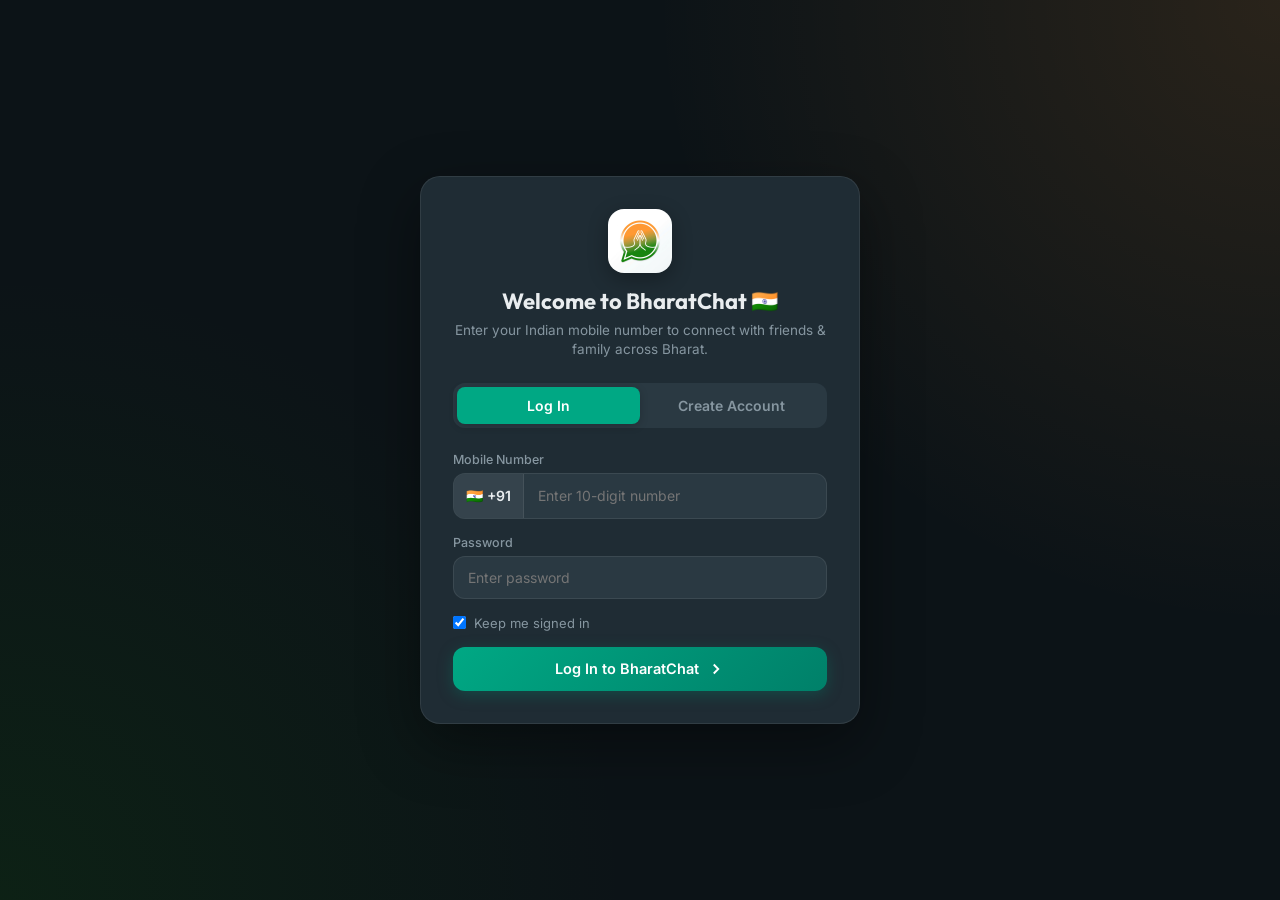
==== commit 1e75b61a: "feat: complete real-data architecture, zero dummy users, real 24h status creator, and fully working " ====
--- a/webapp/index.html
+++ b/webapp/index.html
@@ -100,25 +100,6 @@
                 </button>
             </form>
 
-            <!-- Quick Demo Login Buttons -->
-            <div class="quick-demo-login">
-                <p class="quick-demo-title">⚡ Instant Demo Login (Click to switch user):</p>
-                <div class="demo-user-chips">
-                    <button class="demo-chip" type="button" data-phone="9876543210" data-name="Aarav Sharma" data-avatar="A">
-                        <span class="chip-avatar" style="background:#FF9933">A</span> Aarav (Delhi)
-                    </button>
-                    <button class="demo-chip" type="button" data-phone="9825012345" data-name="Priya Patel" data-avatar="P">
-                        <span class="chip-avatar" style="background:#138808">P</span> Priya (Gujarat)
-                    </button>
-                    <button class="demo-chip" type="button" data-phone="9811122334" data-name="Sneha Verma" data-avatar="S">
-                        <span class="chip-avatar" style="background:#3b82f6">S</span> Sneha (Mumbai)
-                    </button>
-                </div>
-            </div>
-            
-            <div class="auth-security-note">
-                🔒 Secured with Supabase PostgreSQL & Spring Boot End-to-End Encryption
-            </div>
         </div>
     </div>
 
@@ -394,8 +375,8 @@
                     <div class="chat-header-info" id="chatHeaderInfo">
                         <div class="avatar" id="chatAvatar"><span></span><div class="avatar-status online" id="chatAvatarStatus"></div></div>
                         <div class="chat-header-text">
-                            <div class="chat-header-name" id="chatHeaderName">Aarav Sharma</div>
-                            <div class="chat-header-status" id="chatHeaderStatus">online</div>
+                            <div class="chat-header-name" id="chatHeaderName">BharatChat</div>
+                            <div class="chat-header-status" id="chatHeaderStatus">tap to select chat</div>
                         </div>
                     </div>
                     <div class="chat-header-actions">
@@ -422,7 +403,7 @@
                 <!-- Quoted Reply Banner -->
                 <div class="reply-banner" id="replyBanner" style="display:none;">
                     <div class="reply-banner-content">
-                        <span class="reply-sender-name" id="replySenderName">Aarav</span>
+                        <span class="reply-sender-name" id="replySenderName">Contact</span>
                         <p class="reply-snippet" id="replySnippet">Message preview...</p>
                     </div>
                     <button class="reply-close-btn" id="btnCancelReply">✕</button>
@@ -499,8 +480,8 @@
             <video id="remoteVideo" class="remote-video" autoplay playsinline></video>
             <div class="remote-video-placeholder" id="remoteVideoPlaceholder">
                 <div class="caller-pulse-ring"></div>
-                <div class="avatar avatar-call-large" id="callAvatar"><span>A</span></div>
-                <h2 class="caller-name" id="callContactName">Aarav Sharma</h2>
+                <div class="avatar avatar-call-large" id="callAvatar"><span>🇮🇳</span></div>
+                <h2 class="caller-name" id="callContactName">BharatChat Contact</h2>
                 <div class="call-status-badge" id="callStatusBadge">Calling...</div>
                 <div class="call-timer" id="callTimer" style="display:none;">00:00</div>
             </div>
@@ -532,10 +513,10 @@
     <div class="incoming-call-modal" id="incomingCallModal" style="display:none;">
         <div class="incoming-call-card">
             <div class="incoming-ring-avatar">
-                <div class="avatar avatar-call-incoming" id="incomingAvatar"><span>P</span></div>
-            </div>
-            <h3 id="incomingName">Priya Patel</h3>
-            <p id="incomingType">BharatChat Video Call 🇮🇳</p>
+                <div class="avatar avatar-call-incoming" id="incomingAvatar"><span>🇮🇳</span></div>
+            </div>
+            <h3 id="incomingName">BharatChat Contact</h3>
+            <p id="incomingType">BharatChat Call 🇮🇳</p>
             <div class="incoming-actions">
                 <button class="call-action-circle btn-decline" id="btnDeclineCall" title="Decline">✕</button>
                 <button class="call-action-circle btn-accept" id="btnAcceptCall" title="Accept">📞</button>
@@ -549,10 +530,10 @@
             <div class="story-bar"><div class="story-bar-fill"></div></div>
         </div>
         <div class="story-viewer-header">
-            <div class="avatar" id="storyUserAvatar"><span>A</span></div>
+            <div class="avatar" id="storyUserAvatar"><span>🇮🇳</span></div>
             <div class="story-meta">
-                <h4 id="storyUserName">Aarav Sharma</h4>
-                <span id="storyTimeAgo">2 hours ago</span>
+                <h4 id="storyUserName">Status</h4>
+                <span id="storyTimeAgo">Just now</span>
             </div>
             <button class="story-close-btn" id="btnCloseStory">✕</button>
         </div>
@@ -670,6 +651,354 @@
         </div>
     </div>
 
+    <!-- 10. EDIT PROFILE MODAL -->
+    <div class="modal-overlay" id="profileModal" style="display:none;">
+        <div class="modal-card">
+            <div class="modal-header">
+                <div class="modal-title">
+                    <h3>Edit Profile</h3>
+                    <p>Change your name, about status, and profile color</p>
+                </div>
+                <button class="modal-close-btn" id="btnCloseProfileModal">✕</button>
+            </div>
+            <div class="modal-body-padding">
+                <div class="form-group">
+                    <label>Full Name</label>
+                    <input type="text" id="editProfileName" placeholder="Your name">
+                </div>
+                <div class="form-group" style="margin-top: 14px;">
+                    <label>About Status</label>
+                    <input type="text" id="editProfileAbout" placeholder="Your status message">
+                </div>
+                <div class="form-group" style="margin-top: 14px;">
+                    <label>Registered Phone Number</label>
+                    <input type="text" id="editProfilePhone" disabled style="opacity: 0.7; cursor: not-allowed;">
+                </div>
+                <div class="form-group" style="margin-top: 14px;">
+                    <label>Avatar Color Theme</label>
+                    <div class="color-picker-row" id="avatarColorPicker">
+                        <button class="color-dot active" data-color="linear-gradient(135deg, #FF9933, #138808)" style="background: linear-gradient(135deg, #FF9933, #138808);"></button>
+                        <button class="color-dot" data-color="linear-gradient(135deg, #008069, #00a884)" style="background: #008069;"></button>
+                        <button class="color-dot" data-color="linear-gradient(135deg, #3b82f6, #1d4ed8)" style="background: #3b82f6;"></button>
+                        <button class="color-dot" data-color="linear-gradient(135deg, #8b5cf6, #6d28d9)" style="background: #8b5cf6;"></button>
+                        <button class="color-dot" data-color="linear-gradient(135deg, #ec4899, #be185d)" style="background: #ec4899;"></button>
+                        <button class="color-dot" data-color="linear-gradient(135deg, #f59e0b, #d97706)" style="background: #f59e0b;"></button>
+                    </div>
+                </div>
+            </div>
+            <div class="theme-modal-footer">
+                <button class="btn-cancel-theme" id="btnCancelProfile">Cancel</button>
+                <button class="btn-primary btn-save-theme" id="btnSaveProfile">Save Profile</button>
+            </div>
+        </div>
+    </div>
+
+    <!-- 11. CHAT WALLPAPER MODAL -->
+    <div class="modal-overlay" id="wallpaperModal" style="display:none;">
+        <div class="modal-card">
+            <div class="modal-header">
+                <div class="modal-title">
+                    <h3>Chat Wallpaper</h3>
+                    <p>Choose background for your chat conversations</p>
+                </div>
+                <button class="modal-close-btn" id="btnCloseWallpaperModal">✕</button>
+            </div>
+            <div class="wallpaper-grid">
+                <div class="wallpaper-card active" data-wallpaper="default">
+                    <div class="wallpaper-preview wp-default"></div>
+                    <span>Classic Doodle</span>
+                </div>
+                <div class="wallpaper-card" data-wallpaper="dark">
+                    <div class="wallpaper-preview wp-dark"></div>
+                    <span>Dark Slate</span>
+                </div>
+                <div class="wallpaper-card" data-wallpaper="tricolor">
+                    <div class="wallpaper-preview wp-tricolor"></div>
+                    <span>🇮🇳 Tiranga Glow</span>
+                </div>
+                <div class="wallpaper-card" data-wallpaper="teal">
+                    <div class="wallpaper-preview wp-teal"></div>
+                    <span>WhatsApp Teal</span>
+                </div>
+                <div class="wallpaper-card" data-wallpaper="midnight">
+                    <div class="wallpaper-preview wp-midnight"></div>
+                    <span>Midnight Navy</span>
+                </div>
+                <div class="wallpaper-card" data-wallpaper="saffron">
+                    <div class="wallpaper-preview wp-saffron"></div>
+                    <span>Saffron Sunset</span>
+                </div>
+            </div>
+            <div class="theme-modal-footer">
+                <button class="btn-primary btn-save-theme" id="btnDoneWallpaper">Done</button>
+            </div>
+        </div>
+    </div>
+
+    <!-- 12. PRIVACY & SECURITY MODAL -->
+    <div class="modal-overlay" id="privacyModal" style="display:none;">
+        <div class="modal-card">
+            <div class="modal-header">
+                <div class="modal-title">
+                    <h3>Privacy & Security</h3>
+                    <p>Manage who can see your info and activity</p>
+                </div>
+                <button class="modal-close-btn" id="btnClosePrivacyModal">✕</button>
+            </div>
+            <div class="settings-modal-list">
+                <div class="privacy-option-item">
+                    <div>
+                        <div class="setting-title">Last Seen & Online</div>
+                        <div class="setting-sub">Who can see when you were last active</div>
+                    </div>
+                    <select class="settings-select" id="privacyLastSeen">
+                        <option value="everyone">Everyone</option>
+                        <option value="contacts">My Contacts</option>
+                        <option value="nobody">Nobody</option>
+                    </select>
+                </div>
+                <div class="privacy-option-item">
+                    <div>
+                        <div class="setting-title">Profile Photo</div>
+                        <div class="setting-sub">Who can see your profile photo</div>
+                    </div>
+                    <select class="settings-select" id="privacyProfilePhoto">
+                        <option value="everyone">Everyone</option>
+                        <option value="contacts">My Contacts</option>
+                        <option value="nobody">Nobody</option>
+                    </select>
+                </div>
+                <div class="privacy-option-item">
+                    <div>
+                        <div class="setting-title">Read Receipts (Blue Ticks)</div>
+                        <div class="setting-sub">Show double blue checks when messages are read</div>
+                    </div>
+                    <label class="toggle-switch">
+                        <input type="checkbox" id="privacyReadReceipts" checked>
+                        <span class="toggle-slider"></span>
+                    </label>
+                </div>
+                <div class="privacy-security-info">
+                    <span>🔒 End-to-end encryption is active for all 1-to-1 chats and calls.</span>
+                </div>
+            </div>
+            <div class="theme-modal-footer">
+                <button class="btn-primary btn-save-theme" id="btnSavePrivacy">Save Privacy Settings</button>
+            </div>
+        </div>
+    </div>
+
+    <!-- 13. NOTIFICATIONS MODAL -->
+    <div class="modal-overlay" id="notificationsModal" style="display:none;">
+        <div class="modal-card">
+            <div class="modal-header">
+                <div class="modal-title">
+                    <h3>Notifications & Tones</h3>
+                    <p>Manage message and calling alerts</p>
+                </div>
+                <button class="modal-close-btn" id="btnCloseNotificationsModal">✕</button>
+            </div>
+            <div class="settings-modal-list">
+                <div class="privacy-option-item">
+                    <div>
+                        <div class="setting-title">Conversation Tones</div>
+                        <div class="setting-sub">Play sounds for incoming and outgoing messages</div>
+                    </div>
+                    <label class="toggle-switch">
+                        <input type="checkbox" id="notifSoundToggle" checked>
+                        <span class="toggle-slider"></span>
+                    </label>
+                </div>
+                <div class="privacy-option-item">
+                    <div>
+                        <div class="setting-title">Call Ringtone</div>
+                        <div class="setting-sub">Play ringtone chime during audio & video calls</div>
+                    </div>
+                    <label class="toggle-switch">
+                        <input type="checkbox" id="notifCallRingToggle" checked>
+                        <span class="toggle-slider"></span>
+                    </label>
+                </div>
+                <div class="privacy-option-item">
+                    <div>
+                        <div class="setting-title">Push Notifications</div>
+                        <div class="setting-sub">Desktop / Mobile screen notifications</div>
+                    </div>
+                    <button class="btn-primary" id="btnRequestNotificationPermission" style="font-size: 12px; padding: 6px 12px;">
+                        Enable Alerts
+                    </button>
+                </div>
+            </div>
+            <div class="theme-modal-footer">
+                <button class="btn-primary btn-save-theme" id="btnDoneNotifications">Done</button>
+            </div>
+        </div>
+    </div>
+
+    <!-- 14. STORAGE & DATA MODAL -->
+    <div class="modal-overlay" id="storageModal" style="display:none;">
+        <div class="modal-card">
+            <div class="modal-header">
+                <div class="modal-title">
+                    <h3>Storage and Data</h3>
+                    <p>Network counters and storage usage</p>
+                </div>
+                <button class="modal-close-btn" id="btnCloseStorageModal">✕</button>
+            </div>
+            <div class="settings-modal-list">
+                <div class="storage-stat-grid">
+                    <div class="storage-stat-box">
+                        <h4 id="statMessagesCount">0</h4>
+                        <span>Messages Sent</span>
+                    </div>
+                    <div class="storage-stat-box">
+                        <h4 id="statCallsCount">0</h4>
+                        <span>Calls Logged</span>
+                    </div>
+                    <div class="storage-stat-box">
+                        <h4 id="statStatusesCount">0</h4>
+                        <span>Statuses Active</span>
+                    </div>
+                    <div class="storage-stat-box">
+                        <h4 id="statStorageSize">0 KB</h4>
+                        <span>Local Cache</span>
+                    </div>
+                </div>
+                <button class="btn-danger-outline" id="btnClearAllChatHistory">
+                    🗑 Clear All Messages & Chat History
+                </button>
+            </div>
+            <div class="theme-modal-footer">
+                <button class="btn-primary btn-save-theme" id="btnDoneStorage">Done</button>
+            </div>
+        </div>
+    </div>
+
+    <!-- 15. APP LANGUAGE MODAL -->
+    <div class="modal-overlay" id="languageModal" style="display:none;">
+        <div class="modal-card">
+            <div class="modal-header">
+                <div class="modal-title">
+                    <h3>App Language</h3>
+                    <p>Choose your preferred language</p>
+                </div>
+                <button class="modal-close-btn" id="btnCloseLanguageModal">✕</button>
+            </div>
+            <div class="theme-options-list">
+                <label class="theme-radio-option">
+                    <input type="radio" name="appLangRadio" value="en" checked>
+                    <div class="theme-option-info">
+                        <span class="theme-option-icon">🇬🇧</span>
+                        <div>
+                            <span class="theme-option-title">English</span>
+                            <span class="theme-option-desc">Default Interface Language</span>
+                        </div>
+                    </div>
+                </label>
+                <label class="theme-radio-option">
+                    <input type="radio" name="appLangRadio" value="hi">
+                    <div class="theme-option-info">
+                        <span class="theme-option-icon">🇮🇳</span>
+                        <div>
+                            <span class="theme-option-title">हिन्दी (Hindi)</span>
+                            <span class="theme-option-desc">भारत की राष्ट्रभाषा</span>
+                        </div>
+                    </div>
+                </label>
+                <label class="theme-radio-option">
+                    <input type="radio" name="appLangRadio" value="gu">
+                    <div class="theme-option-info">
+                        <span class="theme-option-icon">🦁</span>
+                        <div>
+                            <span class="theme-option-title">ગુજરાતી (Gujarati)</span>
+                            <span class="theme-option-desc">ગરવી ગુજરાત</span>
+                        </div>
+                    </div>
+                </label>
+                <label class="theme-radio-option">
+                    <input type="radio" name="appLangRadio" value="mr">
+                    <div class="theme-option-info">
+                        <span class="theme-option-icon">🚩</span>
+                        <div>
+                            <span class="theme-option-title">मराठी (Marathi)</span>
+                            <span class="theme-option-desc">जय महाराष्ट्र</span>
+                        </div>
+                    </div>
+                </label>
+            </div>
+            <div class="theme-modal-footer">
+                <button class="btn-cancel-theme" id="btnCancelLanguage">Cancel</button>
+                <button class="btn-primary btn-save-theme" id="btnSaveLanguage">Apply Language</button>
+            </div>
+        </div>
+    </div>
+
+    <!-- 16. CLOUD DATABASE (SUPABASE / SPRING BOOT) MODAL -->
+    <div class="modal-overlay" id="databaseModal" style="display:none;">
+        <div class="modal-card">
+            <div class="modal-header">
+                <div class="modal-title">
+                    <h3>Database & Server Status</h3>
+                    <p>Connect Supabase PostgreSQL and Spring Boot</p>
+                </div>
+                <button class="modal-close-btn" id="btnCloseDatabaseModal">✕</button>
+            </div>
+            <div class="modal-body-padding">
+                <div class="db-status-banner">
+                    <span class="db-status-indicator online"></span>
+                    <div>
+                        <strong id="dbStatusTitle">Database Engine: Ready</strong>
+                        <p id="dbStatusDesc">Real-time sync active across all tabs & mobile devices.</p>
+                    </div>
+                </div>
+                <div class="form-group" style="margin-top: 14px;">
+                    <label>Supabase Project URL</label>
+                    <input type="text" id="inputSupabaseUrl" placeholder="https://your-project.supabase.co">
+                </div>
+                <div class="form-group" style="margin-top: 14px;">
+                    <label>Supabase Anon Public API Key</label>
+                    <input type="password" id="inputSupabaseKey" placeholder="eyJhbGciOiJIUzI1NiIsInR5cCI6IkpXVCJ9...">
+                </div>
+                <p style="font-size: 11.5px; color: var(--text-muted); margin-top: 8px;">
+                    Get your Supabase credentials at <a href="https://supabase.com" target="_blank" style="color: var(--accent);">supabase.com</a> → Project Settings → API.
+                </p>
+            </div>
+            <div class="theme-modal-footer">
+                <button class="btn-cancel-theme" id="btnCancelDatabase">Close</button>
+                <button class="btn-primary btn-save-theme" id="btnSaveDatabase">Save & Sync Cloud DB</button>
+            </div>
+        </div>
+    </div>
+
+    <!-- 17. CREATE STATUS STORY MODAL -->
+    <div class="modal-overlay" id="createStatusModal" style="display:none;">
+        <div class="modal-card">
+            <div class="modal-header">
+                <div class="modal-title">
+                    <h3>New Status Update 🇮🇳</h3>
+                    <p>Disappears automatically after 24 hours</p>
+                </div>
+                <button class="modal-close-btn" id="btnCloseCreateStatusModal">✕</button>
+            </div>
+            <div class="status-creator-body" id="statusCreatorPreview" style="background: #008069;">
+                <textarea id="statusTextInput" placeholder="Type a status update for BharatChat..." rows="4" maxlength="160"></textarea>
+            </div>
+            <div class="status-color-row">
+                <span>Color:</span>
+                <button class="status-bg-btn active" data-color="#008069" style="background:#008069;"></button>
+                <button class="status-bg-btn" data-color="#FF9933" style="background:#FF9933;"></button>
+                <button class="status-bg-btn" data-color="#138808" style="background:#138808;"></button>
+                <button class="status-bg-btn" data-color="#111b21" style="background:#111b21;"></button>
+                <button class="status-bg-btn" data-color="#6d28d9" style="background:#6d28d9;"></button>
+                <button class="status-bg-btn" data-color="#e11d48" style="background:#e11d48;"></button>
+            </div>
+            <div class="theme-modal-footer">
+                <button class="btn-cancel-theme" id="btnCancelCreateStatus">Cancel</button>
+                <button class="btn-primary btn-save-theme" id="btnPostStatusSubmit">Post Status</button>
+            </div>
+        </div>
+    </div>
+
     <!-- Hidden audio element for sound notifications -->
     <audio id="soundNotification" preload="auto"></audio>
 
--- a/webapp/styles.css
+++ b/webapp/styles.css
@@ -2338,3 +2338,283 @@
     font-size: 13.5px;
 }
 
+/* ================= SETTINGS MODALS STYLES ================= */
+.modal-body-padding {
+    padding: 16px 20px;
+    display: flex;
+    flex-direction: column;
+}
+
+.color-picker-row {
+    display: flex;
+    gap: 10px;
+    margin-top: 6px;
+}
+
+.color-dot {
+    width: 32px;
+    height: 32px;
+    border-radius: 50%;
+    cursor: pointer;
+    border: 2px solid transparent;
+    transition: var(--transition);
+}
+
+.color-dot.active {
+    border-color: #fff;
+    transform: scale(1.15);
+}
+
+.wallpaper-grid {
+    display: grid;
+    grid-template-columns: repeat(3, 1fr);
+    gap: 12px;
+    padding: 16px 20px;
+    max-height: 55vh;
+    overflow-y: auto;
+}
+
+.wallpaper-card {
+    display: flex;
+    flex-direction: column;
+    align-items: center;
+    gap: 8px;
+    cursor: pointer;
+    padding: 8px;
+    border-radius: var(--radius-md);
+    border: 2px solid transparent;
+    transition: var(--transition);
+}
+
+.wallpaper-card:hover, .wallpaper-card.active {
+    border-color: var(--accent);
+    background: var(--bg-hover);
+}
+
+.wallpaper-preview {
+    width: 100%;
+    height: 75px;
+    border-radius: var(--radius-sm);
+    box-shadow: 0 2px 6px rgba(0,0,0,0.3);
+}
+
+.wp-default { background: var(--bg-chat); background-image: var(--chat-pattern); background-size: 16px 16px; }
+.wp-dark { background: #0b141a; }
+.wp-tricolor { background: linear-gradient(180deg, #FF9933 0%, #ffffff 50%, #138808 100%); opacity: 0.85; }
+.wp-teal { background: #008069; }
+.wp-midnight { background: #0f172a; }
+.wp-saffron { background: linear-gradient(180deg, #FF9933, #b45309); }
+
+.wallpaper-card span {
+    font-size: 11.5px;
+    color: var(--text-primary);
+    font-weight: 500;
+}
+
+.settings-modal-list {
+    padding: 16px 20px;
+    display: flex;
+    flex-direction: column;
+    gap: 16px;
+    max-height: 60vh;
+    overflow-y: auto;
+}
+
+.privacy-option-item {
+    display: flex;
+    align-items: center;
+    justify-content: space-between;
+    gap: 16px;
+    padding-bottom: 12px;
+    border-bottom: 1px solid var(--border-color);
+}
+
+.settings-select {
+    background: var(--bg-input);
+    color: var(--text-primary);
+    border: 1px solid var(--border-color);
+    border-radius: var(--radius-sm);
+    padding: 6px 10px;
+    font-size: 13px;
+    cursor: pointer;
+}
+
+.toggle-switch {
+    position: relative;
+    display: inline-block;
+    width: 44px;
+    height: 24px;
+    flex-shrink: 0;
+}
+
+.toggle-switch input { opacity: 0; width: 0; height: 0; }
+
+.toggle-slider {
+    position: absolute;
+    cursor: pointer;
+    inset: 0;
+    background-color: var(--bg-search);
+    border: 1px solid var(--border-color);
+    transition: .3s;
+    border-radius: 24px;
+}
+
+.toggle-slider:before {
+    position: absolute;
+    content: "";
+    height: 16px;
+    width: 16px;
+    left: 3px;
+    bottom: 3px;
+    background-color: white;
+    transition: .3s;
+    border-radius: 50%;
+}
+
+.toggle-switch input:checked + .toggle-slider {
+    background-color: var(--accent);
+    border-color: var(--accent);
+}
+
+.toggle-switch input:checked + .toggle-slider:before {
+    transform: translateX(20px);
+}
+
+.privacy-security-info {
+    font-size: 12px;
+    color: var(--accent);
+    background: rgba(0, 168, 132, 0.12);
+    padding: 10px 14px;
+    border-radius: var(--radius-sm);
+    line-height: 1.4;
+}
+
+.storage-stat-grid {
+    display: grid;
+    grid-template-columns: repeat(2, 1fr);
+    gap: 12px;
+}
+
+.storage-stat-box {
+    background: var(--bg-input);
+    border: 1px solid var(--border-color);
+    border-radius: var(--radius-md);
+    padding: 14px;
+    text-align: center;
+}
+
+.storage-stat-box h4 {
+    font-size: 20px;
+    color: var(--accent);
+    font-weight: 700;
+    margin-bottom: 2px;
+}
+
+.storage-stat-box span {
+    font-size: 11.5px;
+    color: var(--text-secondary);
+}
+
+.btn-danger-outline {
+    width: 100%;
+    padding: 12px;
+    border: 1px solid #f15c6d;
+    color: #f15c6d;
+    border-radius: var(--radius-md);
+    font-weight: 600;
+    font-size: 13px;
+    cursor: pointer;
+    margin-top: 6px;
+    transition: var(--transition);
+    background: transparent;
+}
+
+.btn-danger-outline:hover {
+    background: rgba(241, 92, 109, 0.15);
+}
+
+.db-status-banner {
+    display: flex;
+    align-items: center;
+    gap: 12px;
+    background: rgba(0, 168, 132, 0.12);
+    border: 1px solid rgba(0, 168, 132, 0.3);
+    border-radius: var(--radius-md);
+    padding: 12px 14px;
+}
+
+.db-status-indicator {
+    width: 12px;
+    height: 12px;
+    border-radius: 50%;
+    background: var(--accent);
+    box-shadow: 0 0 8px var(--accent);
+    flex-shrink: 0;
+}
+
+.db-status-banner strong {
+    font-size: 13.5px;
+    color: var(--text-primary);
+    display: block;
+}
+
+.db-status-banner p {
+    font-size: 11.5px;
+    color: var(--text-secondary);
+    margin-top: 2px;
+}
+
+.status-creator-body {
+    padding: 30px 20px;
+    display: flex;
+    align-items: center;
+    justify-content: center;
+    min-height: 140px;
+    transition: background 0.3s ease;
+}
+
+.status-creator-body textarea {
+    width: 100%;
+    color: #fff;
+    font-family: var(--font-display);
+    font-size: 20px;
+    font-weight: 600;
+    text-align: center;
+    resize: none;
+    border: none;
+    background: transparent;
+}
+
+.status-creator-body textarea::placeholder {
+    color: rgba(255, 255, 255, 0.65);
+}
+
+.status-color-row {
+    display: flex;
+    align-items: center;
+    gap: 10px;
+    padding: 12px 20px;
+    background: var(--bg-input);
+    border-top: 1px solid var(--border-color);
+}
+
+.status-color-row span {
+    font-size: 12.5px;
+    color: var(--text-secondary);
+}
+
+.status-bg-btn {
+    width: 24px;
+    height: 24px;
+    border-radius: 50%;
+    cursor: pointer;
+    border: 2px solid transparent;
+    transition: transform 0.2s;
+}
+
+.status-bg-btn.active {
+    border-color: #fff;
+    transform: scale(1.25);
+}
+
+
